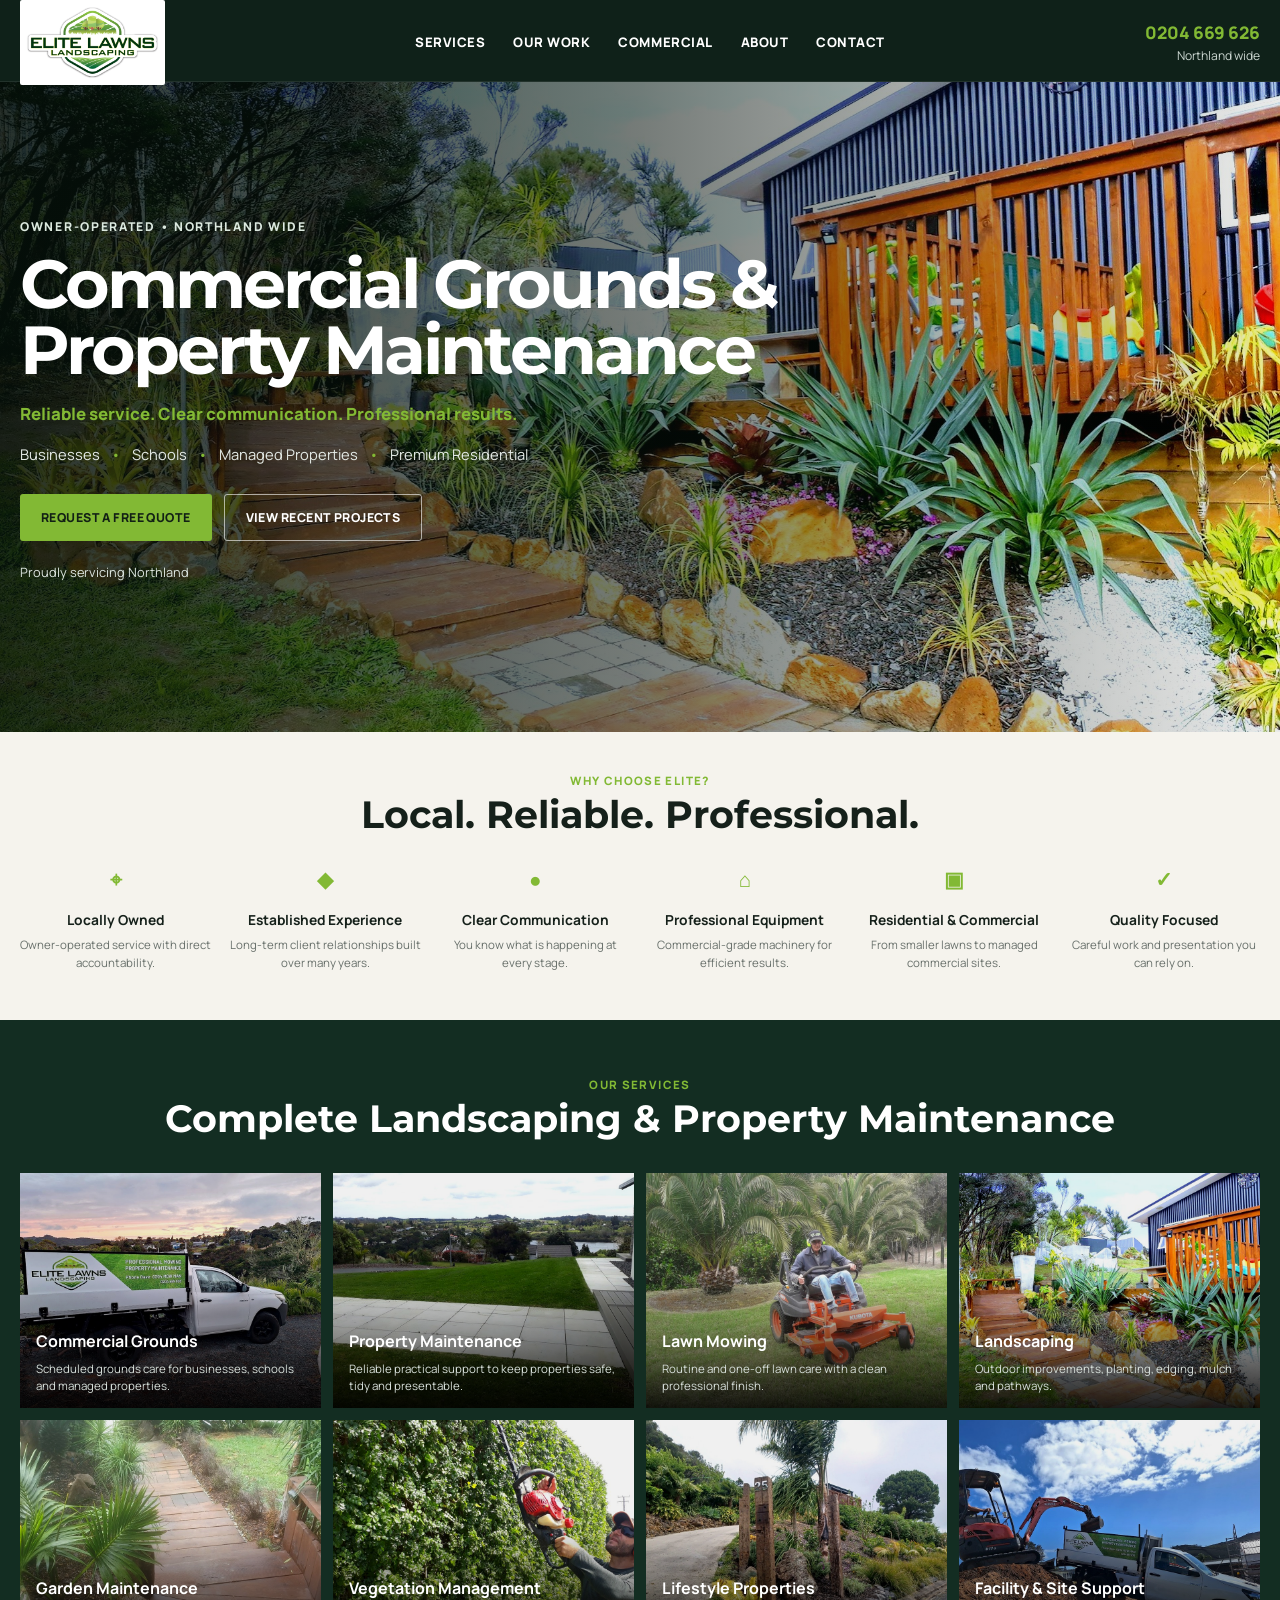
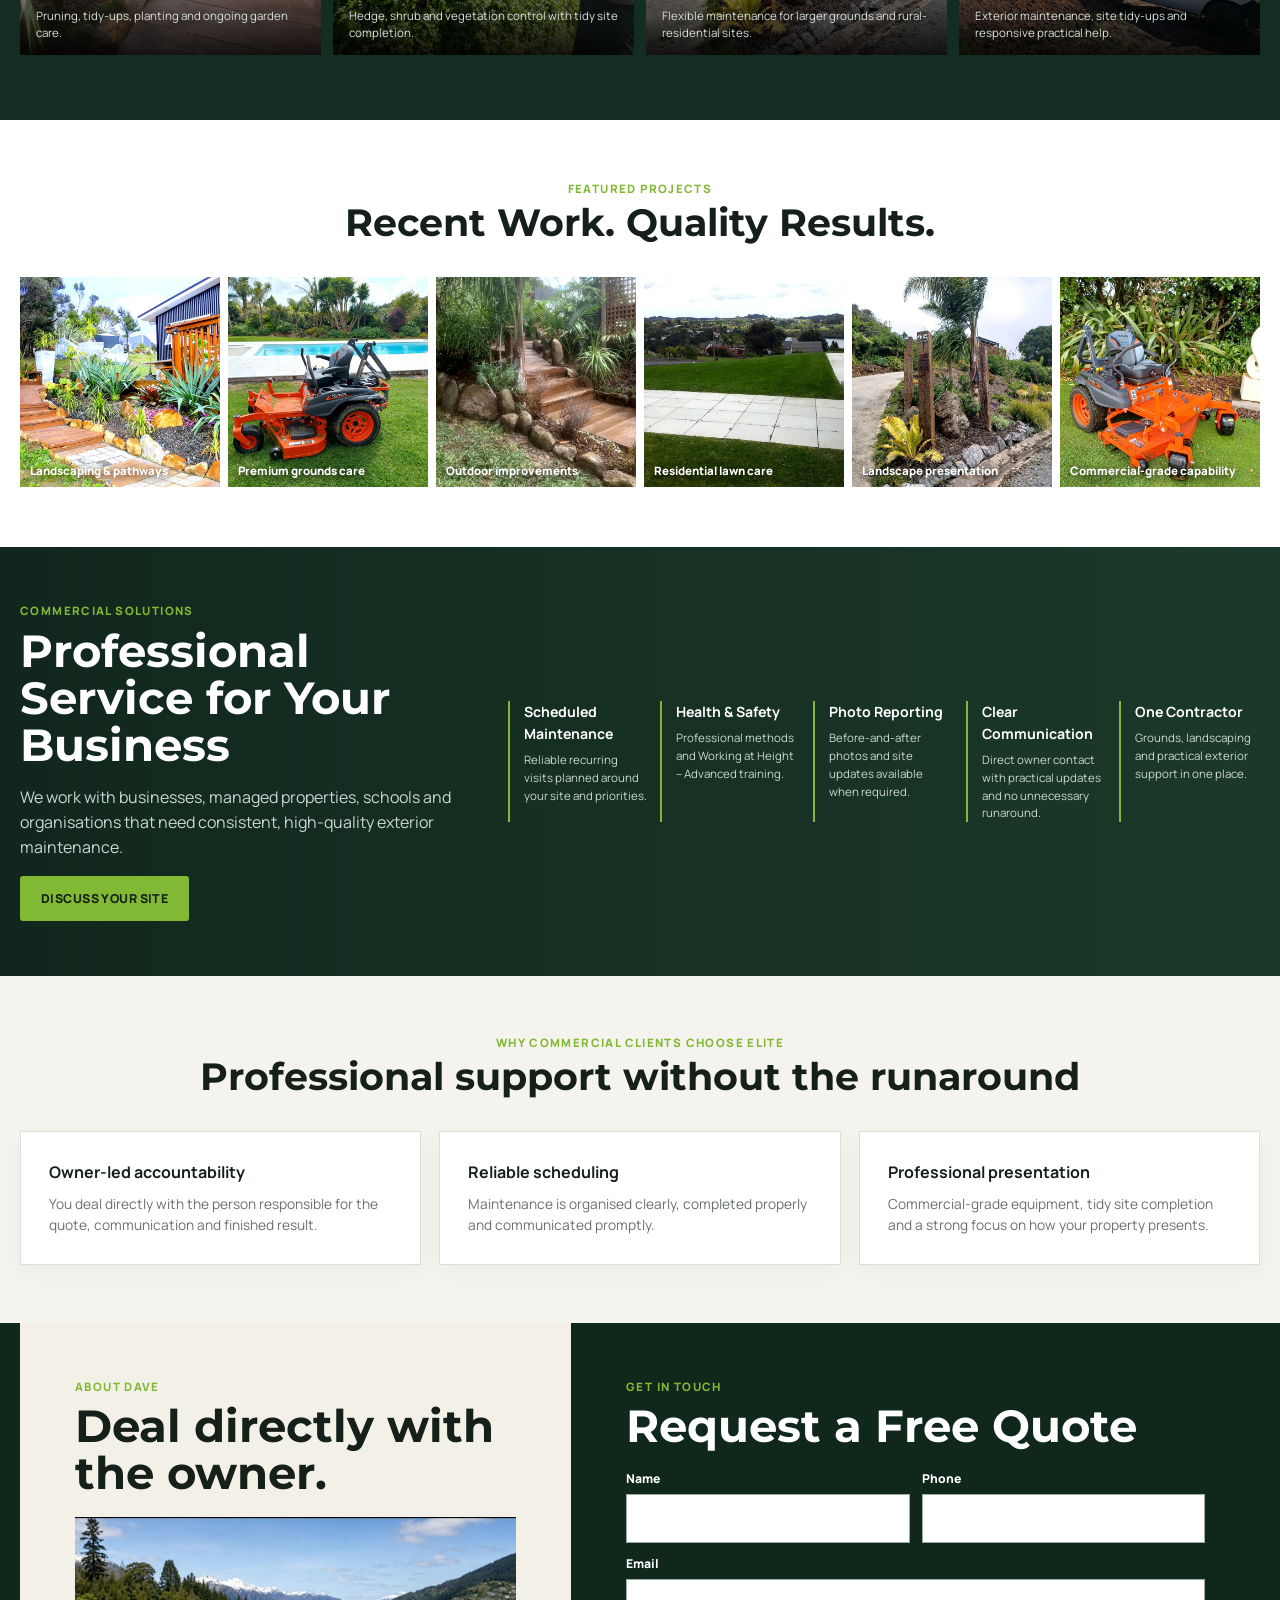
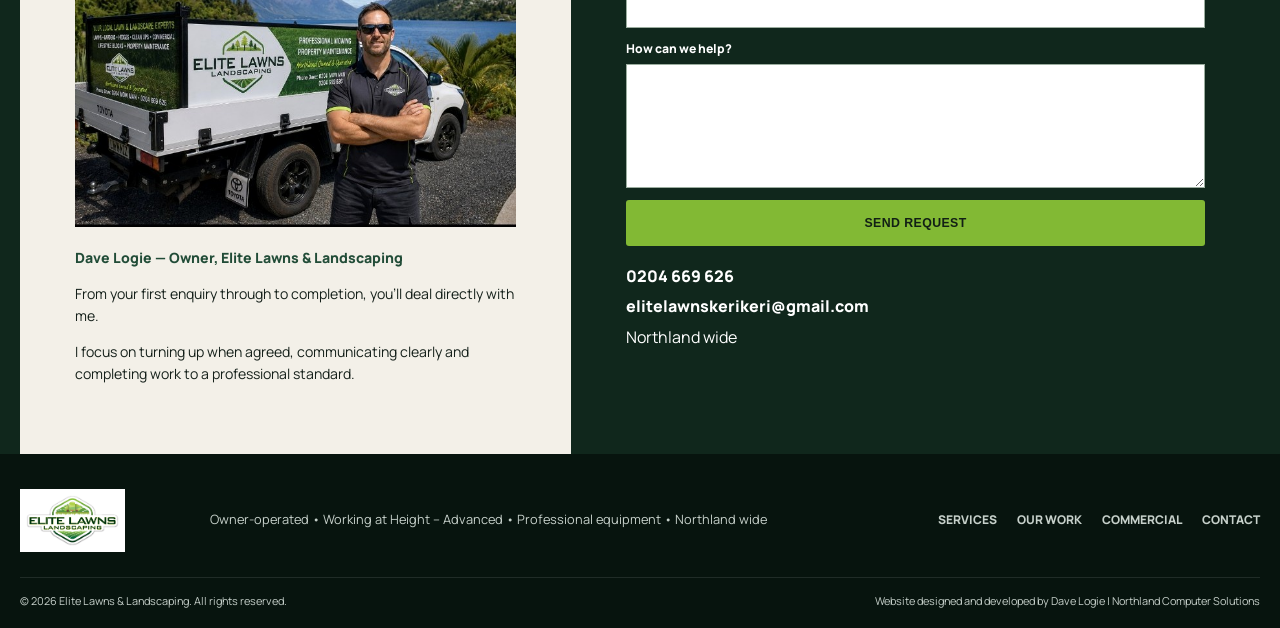
==== index.html @ 161e9293 "initial website upload" ====
<!doctype html>
<html lang="en-NZ">
<head>
  <meta charset="utf-8">
  <meta name="viewport" content="width=device-width,initial-scale=1">
  <title>Elite Lawns & Landscaping | Professional Property Maintenance</title>
  <meta name="description" content="Professional lawn care, landscaping, commercial grounds and property maintenance delivered with reliable communication and quality workmanship.">
  <meta name="theme-color" content="#10291e">
  <link rel="icon" href="favicon.png">
  <link rel="preconnect" href="https://fonts.googleapis.com">
  <link rel="preconnect" href="https://fonts.gstatic.com" crossorigin>
  <link href="https://fonts.googleapis.com/css2?family=Manrope:wght@400;500;600;700;800&family=Montserrat:wght@600;700;800&display=swap" rel="stylesheet">
  <link rel="stylesheet" href="styles.css">
</head>
<body>
<header class="site-header">
  <div class="shell nav">
    <a class="brand" href="#top"><img src="assets/images/logo.png" alt="Elite Lawns & Landscaping"></a>
    <button class="menu-btn" aria-expanded="false" aria-controls="menu">Menu</button>
    <nav id="menu">
      <a href="#services">Services</a>
      <a href="#projects">Our Work</a>
      <a href="#commercial">Commercial</a>
      <a href="#about">About</a>
      <a href="#contact">Contact</a>
    </nav>
    <div class="header-contact">
      <a href="tel:0204669626">0204 669 626</a>
      <span>Northland wide</span>
    </div>
  </div>
</header>

<main id="top">
<section class="hero">
  <div class="hero-overlay"></div>
  <div class="shell hero-content">
    <div class="hero-copy">
      <p class="hero-eyebrow">Owner-operated • Northland wide</p>
      <h1>Commercial Grounds &amp;<br>Property Maintenance</h1>
      <p class="tagline">Reliable service. Clear communication. Professional results.</p>
      <p class="hero-services">Businesses <span>•</span> Schools <span>•</span> Managed Properties <span>•</span> Premium Residential</p>
      <div class="actions">
        <a class="btn primary" href="#contact">Request a Free Quote</a>
        <a class="btn ghost" href="#projects">View Recent Projects</a>
      </div>
      <p class="location">Proudly servicing Northland</p>
    </div>
  </div>
</section>

<section class="proof-strip">
  <div class="shell">
    <div class="section-title compact">
      <span>Why choose Elite?</span>
      <h2>Local. Reliable. Professional.</h2>
    </div>
    <div class="proof-grid">
      <article><div class="icon">⌖</div><h3>Locally Owned</h3><p>Owner-operated service with direct accountability.</p></article>
      <article><div class="icon">◆</div><h3>Established Experience</h3><p>Long-term client relationships built over many years.</p></article>
      <article><div class="icon">●</div><h3>Clear Communication</h3><p>You know what is happening at every stage.</p></article>
      <article><div class="icon">⌂</div><h3>Professional Equipment</h3><p>Commercial-grade machinery for efficient results.</p></article>
      <article><div class="icon">▣</div><h3>Residential & Commercial</h3><p>From smaller lawns to managed commercial sites.</p></article>
      <article><div class="icon">✓</div><h3>Quality Focused</h3><p>Careful work and presentation you can rely on.</p></article>
    </div>
  </div>
</section>

<section id="services" class="services">
  <div class="shell">
    <div class="section-title light">
      <span>Our services</span>
      <h2>Complete Landscaping &amp; Property Maintenance</h2>
    </div>
    <div class="service-grid">
      <article><img src="assets/images/service-commercial.jpg" alt="Commercial grounds maintenance"><div><h3>Commercial Grounds</h3><p>Scheduled grounds care for businesses, schools and managed properties.</p></div></article>
      <article><img src="assets/images/service-property.jpg" alt="Property maintenance"><div><h3>Property Maintenance</h3><p>Reliable practical support to keep properties safe, tidy and presentable.</p></div></article>
      <article><img src="assets/images/service-mowing.jpg" alt="Professional lawn mowing"><div><h3>Lawn Mowing</h3><p>Routine and one-off lawn care with a clean professional finish.</p></div></article>
      <article><img src="assets/images/service-landscaping.jpg" alt="Finished landscaping project"><div><h3>Landscaping</h3><p>Outdoor improvements, planting, edging, mulch and pathways.</p></div></article>
      <article><img src="assets/images/service-gardens.jpg" alt="Garden maintenance"><div><h3>Garden Maintenance</h3><p>Pruning, tidy-ups, planting and ongoing garden care.</p></div></article>
      <article><img src="assets/images/service-hedges.jpg" alt="Vegetation maintenance"><div><h3>Vegetation Management</h3><p>Hedge, shrub and vegetation control with tidy site completion.</p></div></article>
      <article><img src="assets/images/service-lifestyle.jpg" alt="Lifestyle property maintenance"><div><h3>Lifestyle Properties</h3><p>Flexible maintenance for larger grounds and rural-residential sites.</p></div></article>
      <article><img src="assets/images/service-facility.jpg" alt="Facility and site support"><div><h3>Facility &amp; Site Support</h3><p>Exterior maintenance, site tidy-ups and responsive practical help.</p></div></article>
    </div>
  </div>
</section>

<section id="projects" class="projects">
  <div class="shell">
    <div class="section-title">
      <span>Featured projects</span>
      <h2>Recent Work. Quality Results.</h2>
    </div>
    <div class="project-grid">
      <figure class="project-item" tabindex="0" role="button" data-full="assets/images/project-1.jpg" aria-label="Open project image: Landscaping &amp; pathways"><img src="assets/images/project-1.jpg" alt="Landscaped path and garden"><figcaption>Landscaping &amp; pathways</figcaption></figure>
      <figure class="project-item" tabindex="0" role="button" data-full="assets/images/project-2.jpg" aria-label="Open project image: Premium grounds care"><img src="assets/images/project-2.jpg" alt="Mower beside pool"><figcaption>Premium grounds care</figcaption></figure>
      <figure class="project-item" tabindex="0" role="button" data-full="assets/images/project-3.jpg" aria-label="Open project image: Outdoor improvements"><img src="assets/images/project-3.jpg" alt="Timber garden path"><figcaption>Outdoor improvements</figcaption></figure>
      <figure class="project-item" tabindex="0" role="button" data-full="assets/images/project-4.jpg" aria-label="Open project image: Residential lawn care"><img src="assets/images/project-4.jpg" alt="Large maintained lawn"><figcaption>Residential lawn care</figcaption></figure>
      <figure class="project-item" tabindex="0" role="button" data-full="assets/images/project-5.jpg" aria-label="Open project image: Landscape presentation"><img src="assets/images/project-5.jpg" alt="Roadside landscape upgrade"><figcaption>Landscape presentation</figcaption></figure>
      <figure class="project-item" tabindex="0" role="button" data-full="assets/images/project-6.jpg" aria-label="Open project image: Commercial-grade capability"><img src="assets/images/project-6.jpg" alt="Commercial mower and landscaping"><figcaption>Commercial-grade capability</figcaption></figure>
    </div>
  </div>
</section>

<section id="commercial" class="commercial">
  <div class="shell commercial-grid">
    <div>
      <span class="kicker">Commercial solutions</span>
      <h2>Professional Service for Your Business</h2>
      <p>We work with businesses, managed properties, schools and organisations that need consistent, high-quality exterior maintenance.</p>
      <a class="btn primary" href="#contact">Discuss Your Site</a>
    </div>
    <div class="benefits">
      <article><h3>Scheduled Maintenance</h3><p>Reliable recurring visits planned around your site and priorities.</p></article>
      <article><h3>Health &amp; Safety</h3><p>Professional methods and Working at Height – Advanced training.</p></article>
      <article><h3>Photo Reporting</h3><p>Before-and-after photos and site updates available when required.</p></article>
      <article><h3>Clear Communication</h3><p>Direct owner contact with practical updates and no unnecessary runaround.</p></article>
      <article><h3>One Contractor</h3><p>Grounds, landscaping and practical exterior support in one place.</p></article>
    </div>
  </div>
</section>

<section class="reviews">
  <div class="shell">
    <div class="section-title">
      <span>Why commercial clients choose Elite</span>
      <h2>Professional support without the runaround</h2>
    </div>
    <div class="review-grid expectation-grid">
      <article><h3>Owner-led accountability</h3><p>You deal directly with the person responsible for the quote, communication and finished result.</p></article>
      <article><h3>Reliable scheduling</h3><p>Maintenance is organised clearly, completed properly and communicated promptly.</p></article>
      <article><h3>Professional presentation</h3><p>Commercial-grade equipment, tidy site completion and a strong focus on how your property presents.</p></article>
    </div>
  </div>
</section>

<section id="about" class="about-contact">
  <div class="shell about-contact-grid">
    <article class="about-card">
      <span class="kicker">About Dave</span>
      <h2>Deal directly with the owner.</h2>
      <div class="about-image"><img src="assets/images/dave-by-ute.jpg" alt="Dave Logie beside the branded Elite Lawns ute"></div>
      <p class="owner-title">Dave Logie — Owner, Elite Lawns &amp; Landscaping</p>
      <p>From your first enquiry through to completion,  you'll deal directly with me.</p>
      <p>I focus on turning up when agreed, communicating clearly and completing work to a professional standard.</p>
    </article>
    <article id="contact" class="contact-card">
      <span class="kicker">Get in touch</span>
      <h2>Request a Free Quote</h2>
      <form action="https://formsubmit.co/elitelawnskerikeri@gmail.com" method="POST">
        <input type="hidden" name="_subject" value="New Elite Lawns website enquiry">
        <input type="hidden" name="_captcha" value="false">
        <div class="form-row">
          <label>Name<input name="name" required></label>
          <label>Phone<input name="phone"></label>
        </div>
        <label>Email<input type="email" name="email" required></label>
        <label>How can we help?<textarea name="message" rows="5" required></textarea></label>
        <button class="btn primary" type="submit">Send Request</button>
      </form>
      <div class="contact-list">
        <a href="tel:0204669626">0204 669 626</a>
        <a href="mailto:elitelawnskerikeri@gmail.com">elitelawnskerikeri@gmail.com</a>
        <span>Northland wide</span>
      </div>
    </article>
  </div>
</section>
</main>

<div class="lightbox" id="lightbox" aria-hidden="true">
  <button class="lightbox-close" type="button" aria-label="Close image">×</button>
  <img src="" alt="">
</div>

<footer>
  <div class="shell footer-inner">
    <img src="assets/images/logo.png" alt="Elite Lawns & Landscaping">
    <p>Owner-operated • Working at Height – Advanced • Professional equipment • Northland wide</p>
    <nav><a href="#services">Services</a><a href="#projects">Our Work</a><a href="#commercial">Commercial</a><a href="#contact">Contact</a></nav>
  </div>
  <div class="shell footer-bottom">
    <span>© <span id="year"></span> Elite Lawns &amp; Landscaping. All rights reserved.</span>
    <span>Website designed and developed by Dave Logie | Northland Computer Solutions</span>
  </div>
</footer>
<script src="script.js"></script>
</body>
</html>
---- styles.css ----
:root{--green:#132d22;--green2:#214c37;--lime:#82b934;--cream:#f5f3ed;--ink:#15201a;--muted:#69716c;--white:#fff;--max:1320px}
*{box-sizing:border-box}html{scroll-behavior:smooth}body{margin:0;font-family:Manrope,Arial,sans-serif;color:var(--ink);background:#fff;line-height:1.55}img{display:block;width:100%}a{color:inherit}.shell{width:min(calc(100% - 40px),var(--max));margin:auto}
.site-header{height:82px;background:#0f2119;color:#fff;position:sticky;top:0;z-index:50;border-bottom:1px solid rgba(255,255,255,.08)}.nav{height:100%;display:grid;grid-template-columns:190px 1fr 170px;align-items:center;gap:28px}.brand img{width:116px;background:#fff;padding:6px;border-radius:2px}.nav nav{display:flex;justify-content:center;gap:28px}.nav nav a{text-decoration:none;font-size:.82rem;font-weight:800;text-transform:uppercase;letter-spacing:.04em}.header-contact{text-align:right}.header-contact a,.header-contact span{display:block;text-decoration:none}.header-contact a{color:var(--lime);font-weight:800}.header-contact span{font-size:.76rem;color:#cbd6d0}.menu-btn{display:none}
.hero{min-height:650px;position:relative;background:url('assets/images/hero.jpg') center/cover no-repeat;display:flex;align-items:center}.hero-overlay{position:absolute;inset:0;background:linear-gradient(90deg,rgba(6,18,12,.82),rgba(6,18,12,.52) 48%,rgba(6,18,12,.06))}.hero-content{position:relative}.hero-copy{max-width:700px;color:#fff}.hero-logo{width:110px;background:#fff;padding:7px;margin-bottom:22px}.hero h1{font-family:Montserrat,sans-serif;font-size:clamp(3rem,6vw,5.7rem);line-height:.98;margin:0 0 16px;letter-spacing:-.045em}.tagline{color:var(--lime);font-weight:800;font-size:1.05rem}.hero-services{font-size:.92rem;color:#e3e9e5}.hero-services span{color:var(--lime);padding:0 8px}.actions{display:flex;gap:12px;flex-wrap:wrap;margin:28px 0 22px}.btn{display:inline-flex;align-items:center;justify-content:center;text-decoration:none;border:0;border-radius:3px;padding:13px 21px;text-transform:uppercase;letter-spacing:.035em;font-size:.77rem;font-weight:900;cursor:pointer}.btn.primary{background:var(--lime);color:#122015}.btn.ghost{background:transparent;color:#fff;border:1px solid rgba(255,255,255,.6)}.location{font-size:.8rem;color:#dce5df}
.section-title{text-align:center;margin-bottom:34px}.section-title span,.kicker{display:block;color:var(--lime);text-transform:uppercase;letter-spacing:.12em;font-size:.72rem;font-weight:900}.section-title h2,.commercial h2,.about-card h2,.contact-card h2{font-family:Montserrat,sans-serif;margin:5px 0 0;line-height:1.05}.section-title h2{font-size:clamp(1.9rem,3vw,3rem)}.section-title.compact{margin-bottom:24px}.section-title.light{color:#fff}
.proof-strip{padding:40px 0 48px;background:var(--cream)}.proof-grid{display:grid;grid-template-columns:repeat(6,1fr);gap:18px}.proof-grid article{text-align:center}.icon{width:40px;height:40px;border-radius:50%;margin:0 auto 10px;display:grid;place-items:center;color:var(--lime);font-weight:900;font-size:1.3rem}.proof-grid h3{font-size:.86rem;margin:0 0 6px}.proof-grid p{font-size:.72rem;color:var(--muted);margin:0}
.services{background:var(--green);padding:56px 0 65px}.service-grid{display:grid;grid-template-columns:repeat(4,1fr);gap:12px}.service-grid article{position:relative;min-height:235px;overflow:hidden;background:#000}.service-grid img{height:100%;object-fit:cover;transition:.4s;opacity:.94}.service-grid article:after{content:"";position:absolute;inset:0;background:linear-gradient(transparent 45%,rgba(0,0,0,.88))}.service-grid article:hover img{transform:scale(1.05)}.service-grid article div{position:absolute;z-index:2;left:16px;right:16px;bottom:13px;color:#fff}.service-grid h3{margin:0;font-size:1rem}.service-grid p{font-size:.72rem;color:#d7dfda;margin:6px 0 0}
.projects{padding:60px 0;background:#fff}.project-grid{display:grid;grid-template-columns:repeat(6,1fr);gap:8px}.project-grid figure{margin:0;position:relative;overflow:hidden}.project-grid img{height:210px;object-fit:cover;transition:.4s}.project-grid figure:hover img{transform:scale(1.05)}.project-grid figcaption{position:absolute;left:10px;right:10px;bottom:8px;color:#fff;font-size:.72rem;font-weight:800;text-shadow:0 2px 8px #000}
.commercial{padding:55px 0;background:linear-gradient(90deg,#11271d,#1b392a);color:#fff}.commercial-grid{display:grid;grid-template-columns:1.15fr 2fr;gap:55px;align-items:center}.commercial h2{font-size:clamp(2rem,3.5vw,3.5rem);margin:8px 0 15px}.commercial p{color:#cbd6d0}.benefits{display:grid;grid-template-columns:repeat(4,1fr);gap:12px}.benefits article{border-left:2px solid var(--lime);padding-left:14px}.benefits h3{font-size:.88rem;margin:0 0 6px}.benefits p{font-size:.72rem;margin:0}
.reviews{padding:58px 0;background:var(--cream)}.review-grid{display:grid;grid-template-columns:repeat(3,1fr);gap:18px}.review-grid blockquote{margin:0;background:#fff;padding:28px;border:1px solid #deded8;font-size:.88rem;box-shadow:0 8px 25px rgba(0,0,0,.04)}
.about-contact{background:#10271c;color:#fff}.about-contact-grid{display:grid;grid-template-columns:1fr 1.25fr}.about-card,.contact-card{padding:55px}.about-card{background:#f3f0e8;color:var(--ink)}.about-card h2,.contact-card h2{font-size:clamp(2rem,3.5vw,3.35rem);margin:8px 0 20px}.about-image{height:310px;overflow:hidden;margin:20px 0}.about-image img{height:100%;object-fit:cover;object-position:center}.about-card p{font-size:.88rem}.contact-card form{display:grid;gap:12px}.form-row{display:grid;grid-template-columns:1fr 1fr;gap:12px}.contact-card label{font-size:.76rem;font-weight:800}.contact-card input,.contact-card textarea{display:block;width:100%;margin-top:5px;border:1px solid #9bad9f;background:#fff;padding:11px;font:inherit}.contact-card .btn{width:100%}.contact-list{display:grid;gap:6px;margin-top:18px}.contact-list a{text-decoration:none;font-weight:800}
footer{background:#07140e;color:#c6d0ca;padding:35px 0 18px}.footer-inner{display:grid;grid-template-columns:160px 1fr auto;gap:30px;align-items:center}.footer-inner img{width:105px;background:#fff;padding:6px}.footer-inner p{font-size:.8rem}.footer-inner nav{display:flex;gap:20px}.footer-inner a{text-decoration:none;font-size:.75rem;text-transform:uppercase;font-weight:800}.footer-bottom{border-top:1px solid rgba(255,255,255,.1);margin-top:25px;padding-top:15px;display:flex;justify-content:space-between;gap:20px;font-size:.68rem}
@media(max-width:1000px){.proof-grid{grid-template-columns:repeat(3,1fr)}.service-grid{grid-template-columns:repeat(2,1fr)}.project-grid{grid-template-columns:repeat(3,1fr)}.commercial-grid{grid-template-columns:1fr}.benefits{grid-template-columns:repeat(2,1fr)}}
@media(max-width:760px){.site-header{height:72px}.nav{grid-template-columns:1fr auto}.brand img{width:100px}.menu-btn{display:block;background:transparent;color:#fff;border:1px solid rgba(255,255,255,.35);padding:9px 12px}.nav nav{display:none;position:absolute;top:72px;left:0;right:0;background:#0f2119;padding:22px;flex-direction:column}.nav nav.open{display:flex}.header-contact{display:none}.hero{min-height:600px}.hero h1{font-size:3.15rem}.proof-grid{grid-template-columns:repeat(2,1fr)}.service-grid,.project-grid,.benefits,.review-grid,.about-contact-grid,.form-row{grid-template-columns:1fr}.project-grid img{height:250px}.about-card,.contact-card{padding:38px 24px}.footer-inner{grid-template-columns:1fr}.footer-inner nav{flex-wrap:wrap}.footer-bottom{display:block}.footer-bottom span{display:block;margin-top:6px}}

/* V6 refinements */
.brand img{width:145px}
.header-contact a{font-size:1.08rem}
.hero-overlay{background:linear-gradient(90deg,rgba(5,16,10,.86),rgba(5,16,10,.55) 50%,rgba(5,16,10,.08))}
.hero-copy{max-width:830px}
.hero-eyebrow{margin:0 0 14px;color:#dce9df;text-transform:uppercase;letter-spacing:.14em;font-size:.76rem;font-weight:900}
.hero h1{font-size:clamp(2.8rem,5.3vw,5.25rem);max-width:900px}
.project-item{cursor:zoom-in}
.project-item:focus{outline:3px solid var(--lime);outline-offset:3px}
.benefits{grid-template-columns:repeat(5,1fr)}
.expectation-grid article{background:#fff;padding:28px;border:1px solid #deded8;box-shadow:0 8px 25px rgba(0,0,0,.04)}
.expectation-grid h3{margin:0 0 8px;font-size:1rem}
.expectation-grid p{margin:0;color:var(--muted);font-size:.86rem}
.owner-title{font-weight:900;color:var(--green2);margin-bottom:5px}
.contact-card input,.contact-card textarea{padding:14px}
.contact-card .btn{padding:16px}
.lightbox{position:fixed;inset:0;background:rgba(0,0,0,.92);z-index:1000;display:none;align-items:center;justify-content:center;padding:30px}
.lightbox.open{display:flex}
.lightbox img{max-width:min(1200px,94vw);max-height:88vh;width:auto;height:auto;object-fit:contain}
.lightbox-close{position:absolute;top:18px;right:24px;border:0;background:transparent;color:#fff;font-size:3rem;line-height:1;cursor:pointer}
@media(max-width:1000px){.benefits{grid-template-columns:repeat(3,1fr)}}
@media(max-width:760px){.brand img{width:118px}.hero h1{font-size:2.75rem}.benefits{grid-template-columns:1fr}}
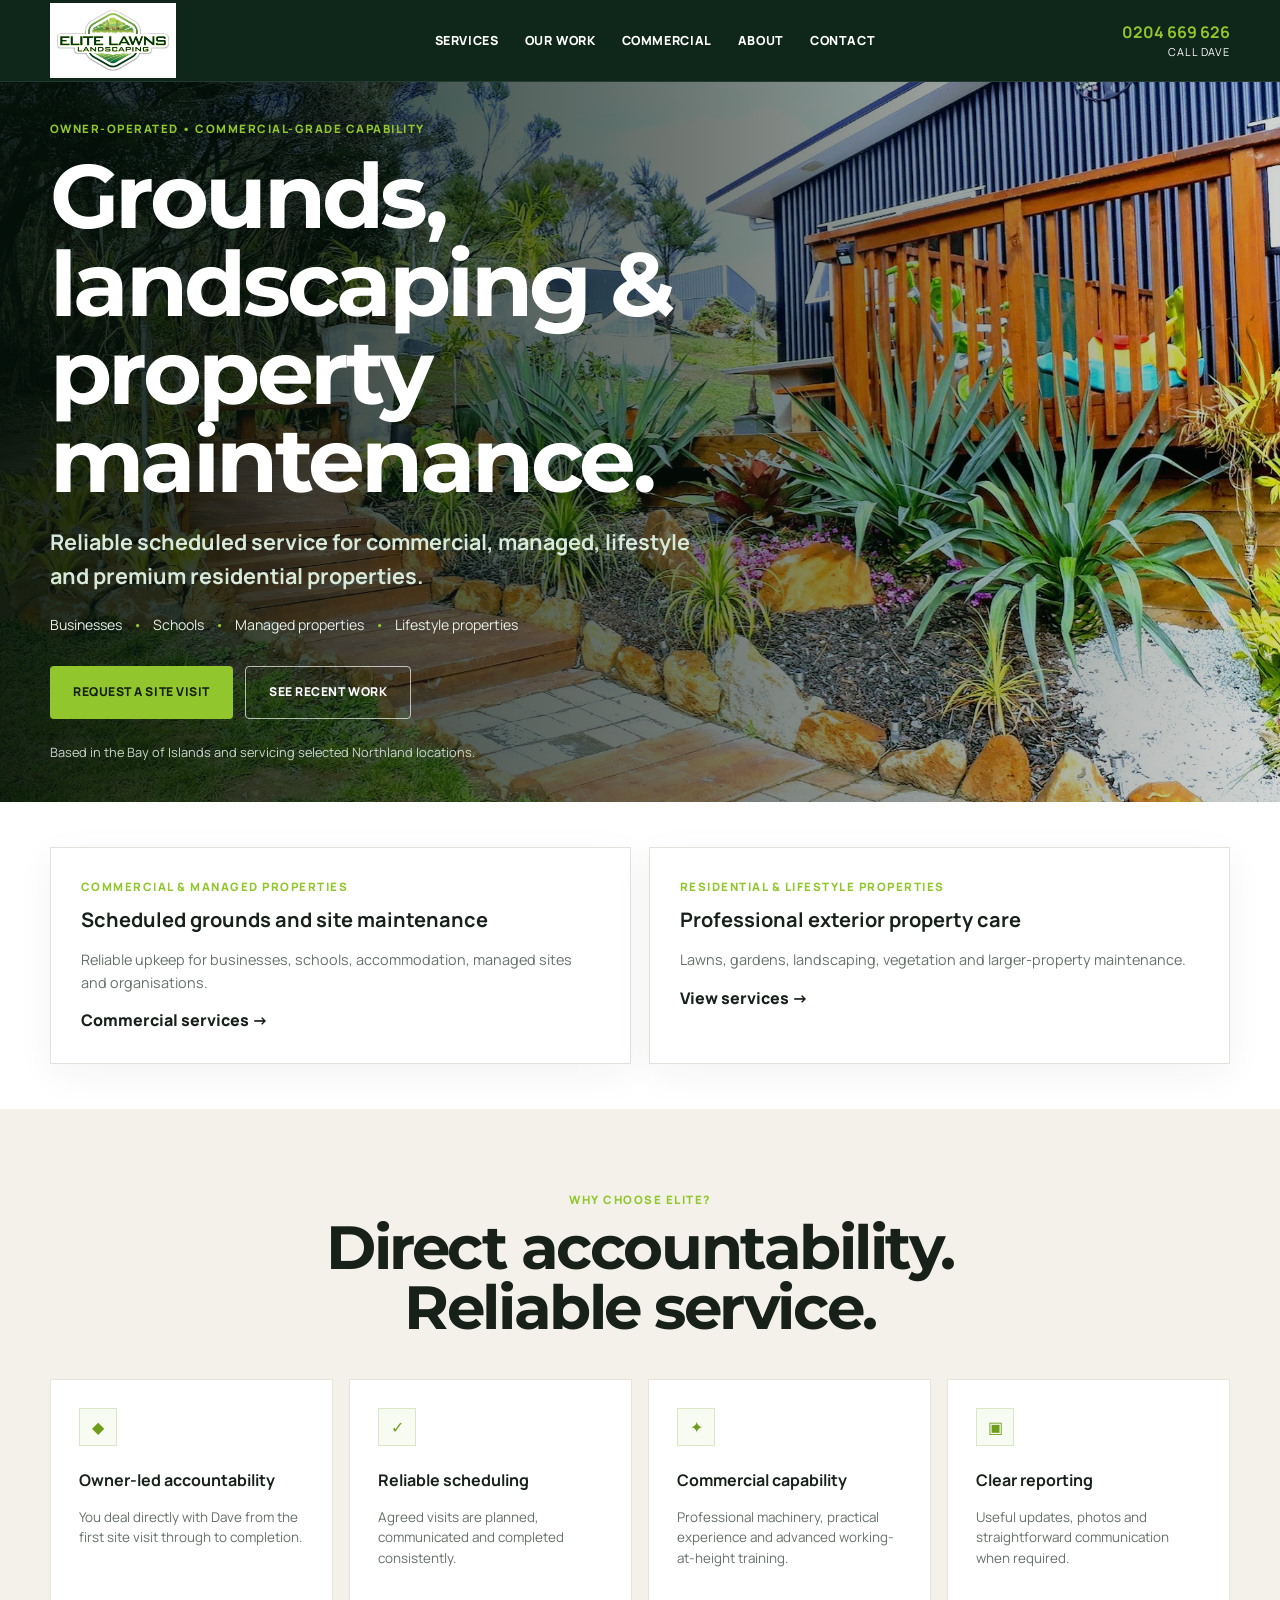
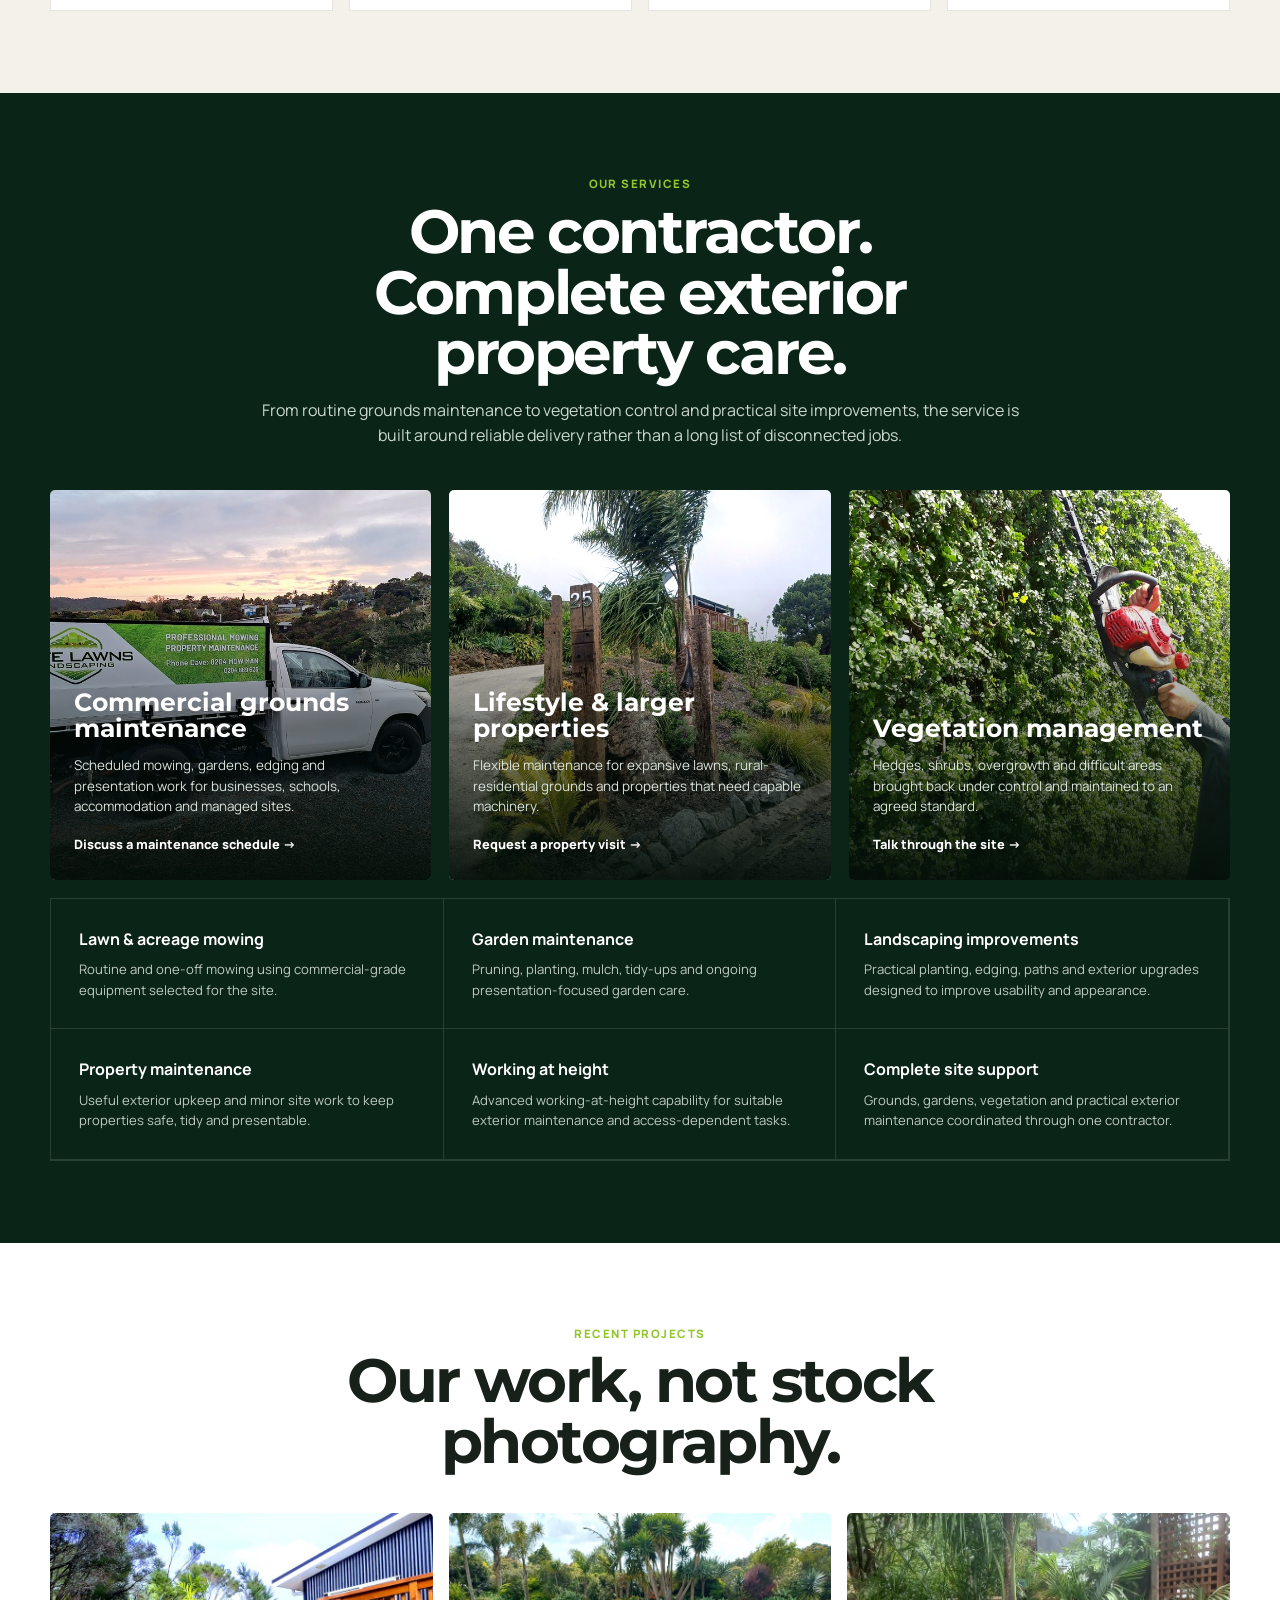
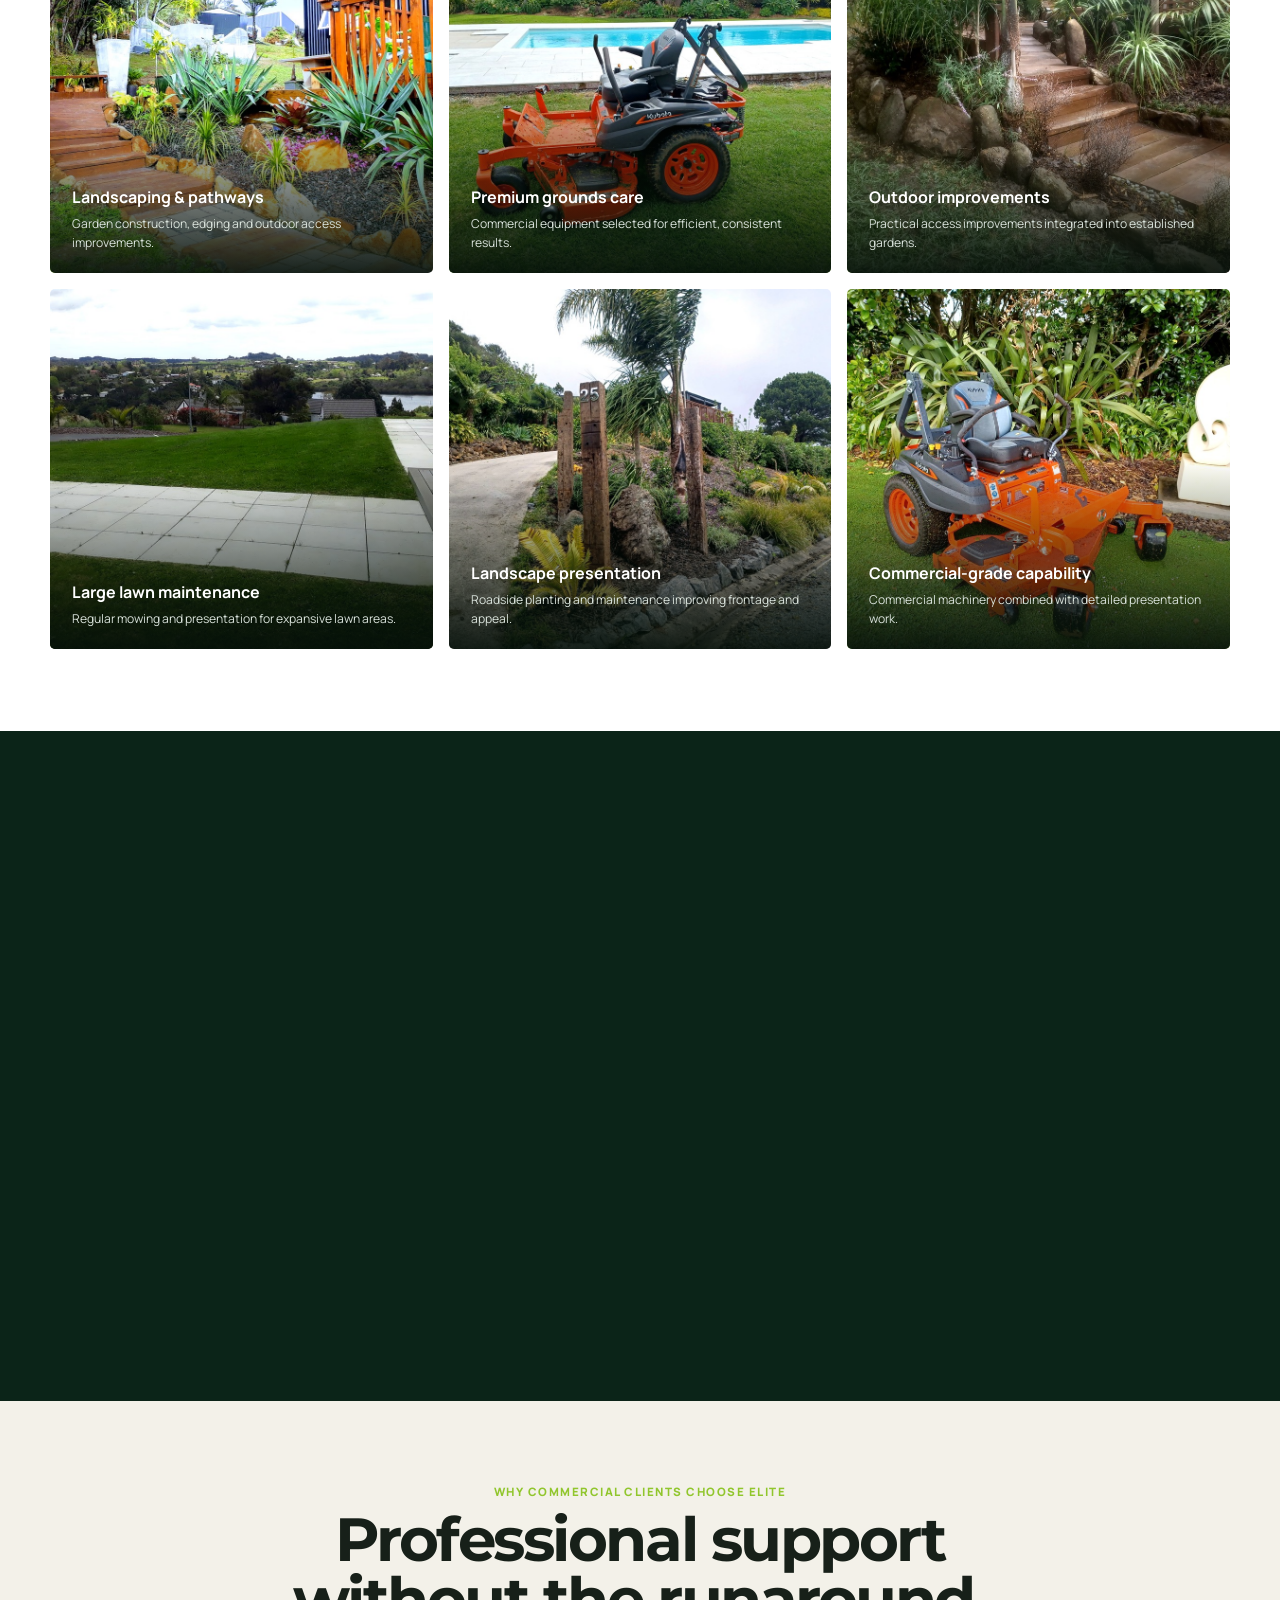
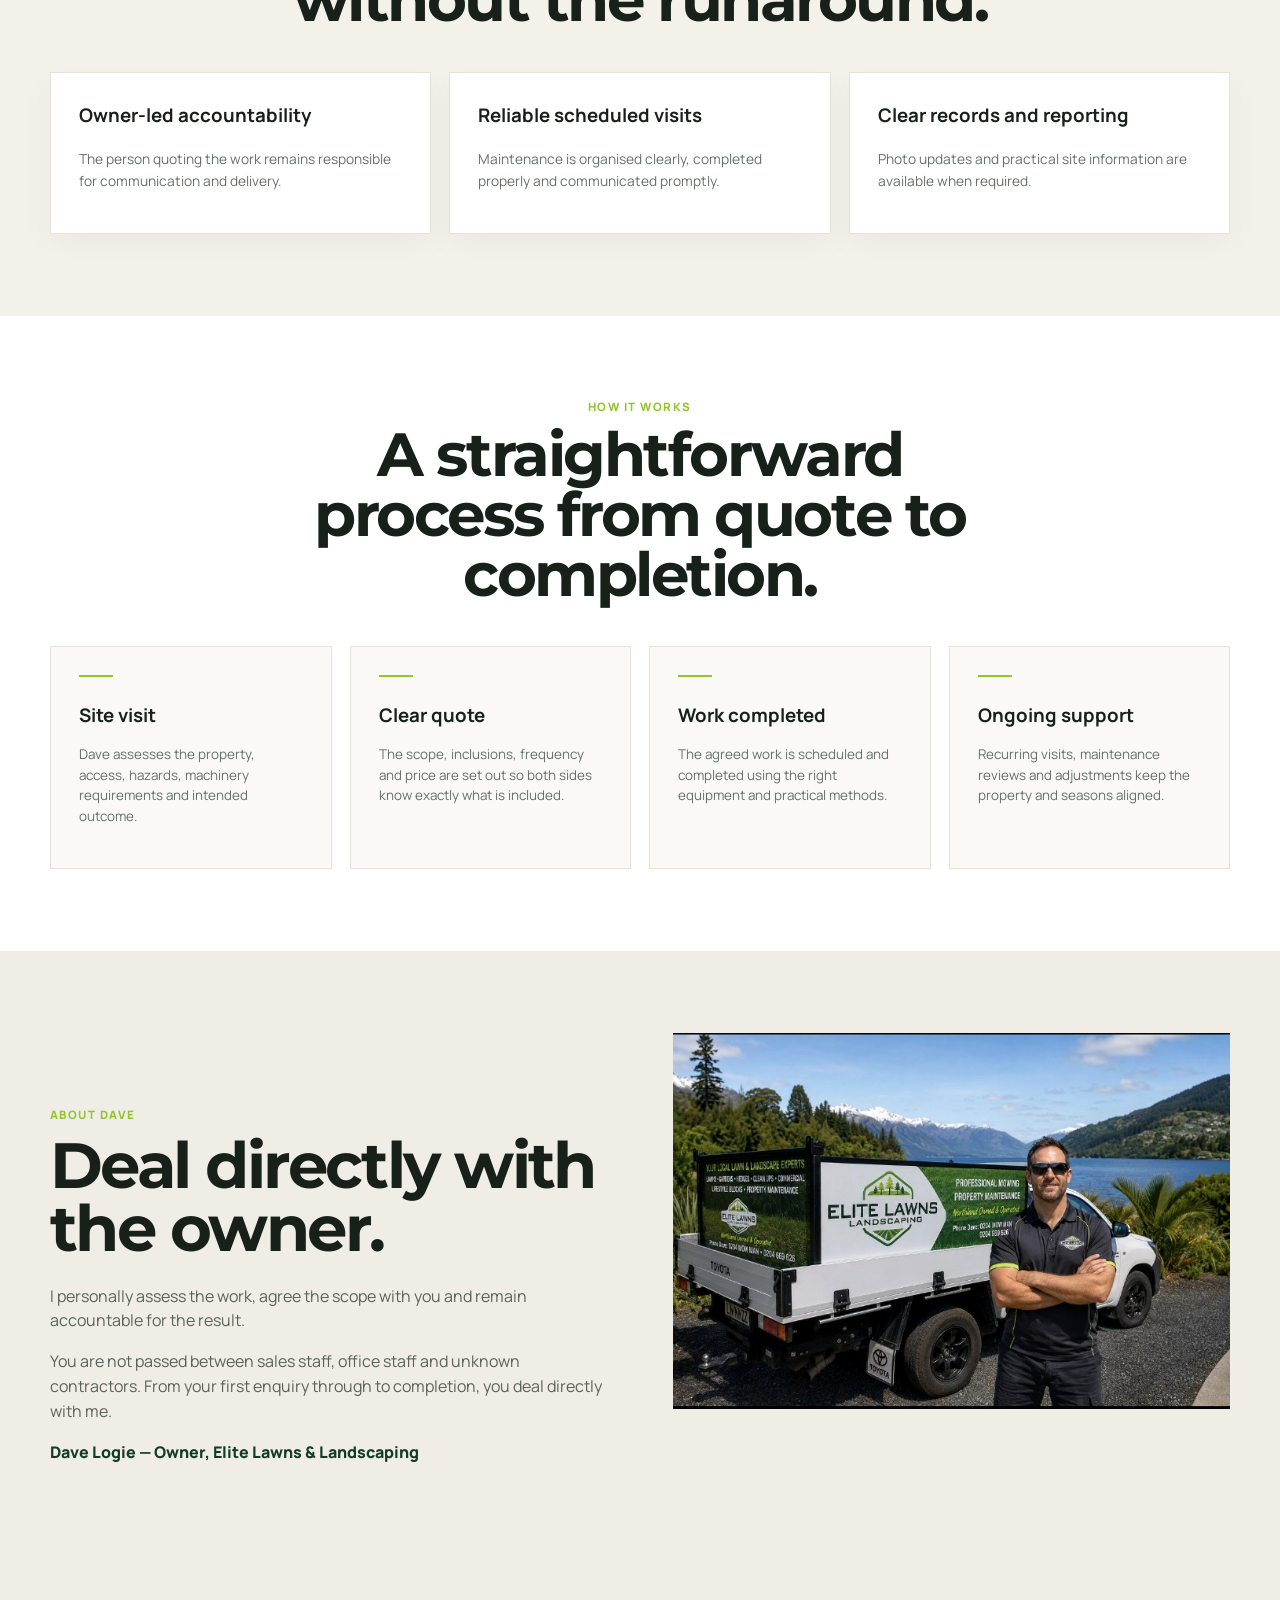
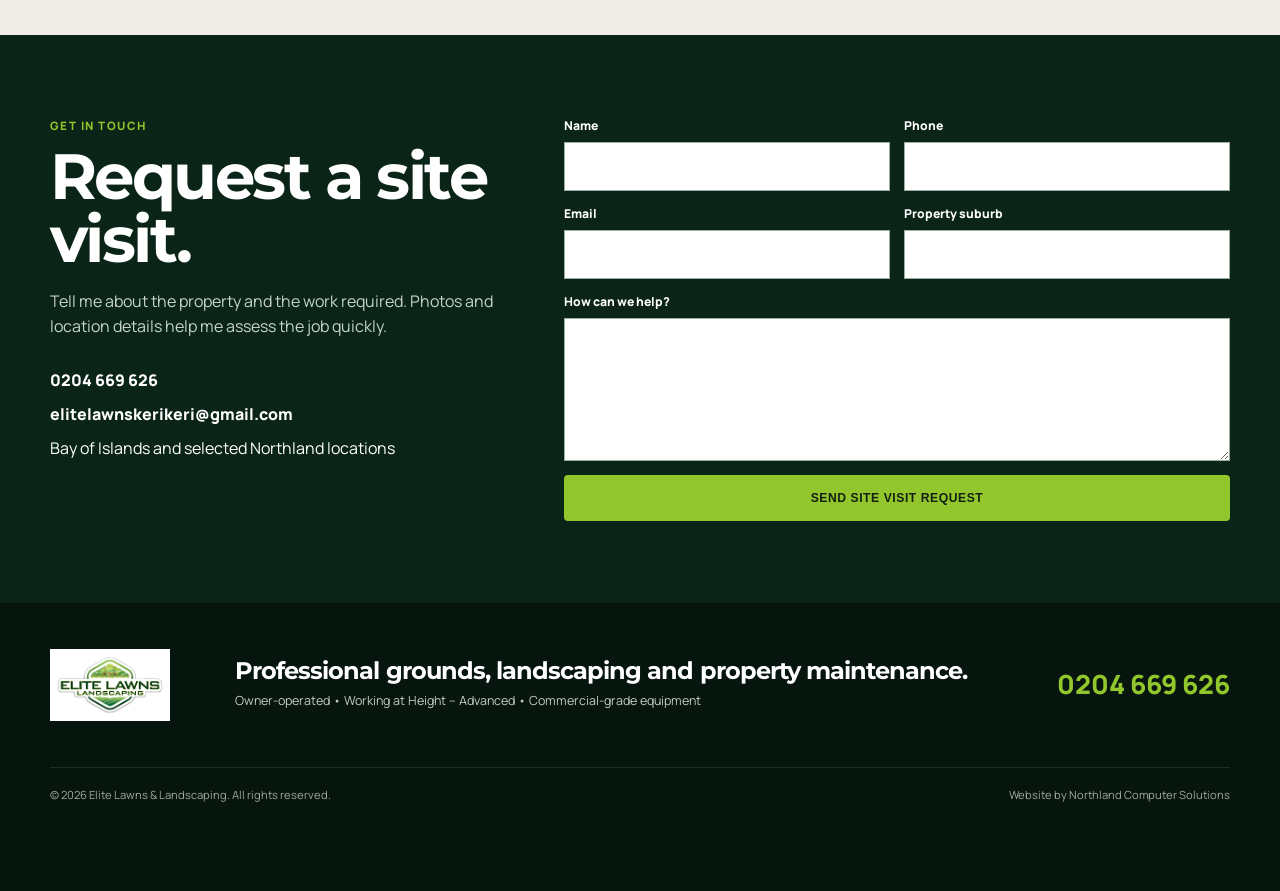
==== commit 115bf5e1: "ver 11" ====
--- a/index.html
+++ b/index.html
@@ -3,187 +3,188 @@
 <head>
   <meta charset="utf-8">
   <meta name="viewport" content="width=device-width,initial-scale=1">
-  <title>Elite Lawns & Landscaping | Professional Property Maintenance</title>
-  <meta name="description" content="Professional lawn care, landscaping, commercial grounds and property maintenance delivered with reliable communication and quality workmanship.">
-  <meta name="theme-color" content="#10291e">
+  <title>Elite Lawns & Landscaping | Grounds & Property Maintenance Northland</title>
+  <meta name="description" content="Owner-operated grounds, landscaping and exterior property maintenance for commercial, managed, lifestyle and premium residential properties across the Bay of Islands and selected Northland locations.">
+  <meta name="theme-color" content="#0b2418">
+  <link rel="canonical" href="https://elitelawns.co.nz/">
   <link rel="icon" href="favicon.png">
+  <meta property="og:type" content="website">
+  <meta property="og:title" content="Elite Lawns & Landscaping">
+  <meta property="og:description" content="Reliable scheduled grounds, landscaping and exterior property maintenance across Northland.">
+  <meta property="og:url" content="https://elitelawns.co.nz/">
+  <meta property="og:image" content="https://elitelawns.co.nz/assets/images/hero.jpg">
+  <meta name="twitter:card" content="summary_large_image">
   <link rel="preconnect" href="https://fonts.googleapis.com">
   <link rel="preconnect" href="https://fonts.gstatic.com" crossorigin>
   <link href="https://fonts.googleapis.com/css2?family=Manrope:wght@400;500;600;700;800&family=Montserrat:wght@600;700;800&display=swap" rel="stylesheet">
   <link rel="stylesheet" href="styles.css">
+  <script type="application/ld+json">
+  {
+    "@context":"https://schema.org",
+    "@type":"LandscapingBusiness",
+    "name":"Elite Lawns & Landscaping",
+    "url":"https://elitelawns.co.nz/",
+    "telephone":"+64 204 669 626",
+    "email":"elitelawnskerikeri@gmail.com",
+    "image":"https://elitelawns.co.nz/assets/images/hero.jpg",
+    "logo":"https://elitelawns.co.nz/assets/images/logo.png",
+    "areaServed":["Bay of Islands","Kerikeri","Paihia","Haruru","Northland"],
+    "address":{"@type":"PostalAddress","addressRegion":"Northland","addressCountry":"NZ"},
+    "priceRange":"$$"
+  }
+  </script>
 </head>
 <body>
+<a class="skip-link" href="#main">Skip to content</a>
 <header class="site-header">
-  <div class="shell nav">
-    <a class="brand" href="#top"><img src="assets/images/logo.png" alt="Elite Lawns & Landscaping"></a>
+  <div class="shell nav-wrap">
+    <a class="brand" href="#top" aria-label="Elite Lawns & Landscaping home"><img src="assets/images/logo.png" alt="Elite Lawns & Landscaping"></a>
     <button class="menu-btn" aria-expanded="false" aria-controls="menu">Menu</button>
-    <nav id="menu">
-      <a href="#services">Services</a>
-      <a href="#projects">Our Work</a>
-      <a href="#commercial">Commercial</a>
-      <a href="#about">About</a>
-      <a href="#contact">Contact</a>
+    <nav id="menu" aria-label="Main navigation">
+      <a href="#services">Services</a><a href="#projects">Our work</a><a href="#commercial">Commercial</a><a href="#about">About</a><a href="#contact">Contact</a>
     </nav>
-    <div class="header-contact">
-      <a href="tel:0204669626">0204 669 626</a>
-      <span>Northland wide</span>
-    </div>
+    <a class="header-phone" href="tel:0204669626"><strong>0204 669 626</strong><span>Call Dave</span></a>
   </div>
 </header>
 
-<main id="top">
-<section class="hero">
-  <div class="hero-overlay"></div>
-  <div class="shell hero-content">
-    <div class="hero-copy">
-      <p class="hero-eyebrow">Owner-operated • Northland wide</p>
-      <h1>Commercial Grounds &amp;<br>Property Maintenance</h1>
-      <p class="tagline">Reliable service. Clear communication. Professional results.</p>
-      <p class="hero-services">Businesses <span>•</span> Schools <span>•</span> Managed Properties <span>•</span> Premium Residential</p>
-      <div class="actions">
-        <a class="btn primary" href="#contact">Request a Free Quote</a>
-        <a class="btn ghost" href="#projects">View Recent Projects</a>
-      </div>
-      <p class="location">Proudly servicing Northland</p>
+<main id="main">
+<section id="top" class="hero">
+  <div class="hero-bg" aria-hidden="true"></div>
+  <div class="shell hero-inner">
+    <div class="hero-copy reveal">
+      <p class="eyebrow">Owner-operated • Commercial-grade capability</p>
+      <h1>Grounds, landscaping &amp; property maintenance.</h1>
+      <p class="hero-lead">Reliable scheduled service for commercial, managed, lifestyle and premium residential properties.</p>
+      <p class="audiences">Businesses <span>•</span> Schools <span>•</span> Managed properties <span>•</span> Lifestyle properties</p>
+      <div class="actions"><a class="btn primary" href="#contact">Request a site visit</a><a class="btn outline" href="#projects">See recent work</a></div>
+      <p class="service-area">Based in the Bay of Islands and servicing selected Northland locations.</p>
     </div>
   </div>
 </section>
 
-<section class="proof-strip">
+<section class="pathways section-pad">
+  <div class="shell pathway-grid">
+    <article class="pathway reveal"><span>Commercial &amp; managed properties</span><h2>Scheduled grounds and site maintenance</h2><p>Reliable upkeep for businesses, schools, accommodation, managed sites and organisations.</p><a href="#commercial">Commercial services →</a></article>
+    <article class="pathway reveal"><span>Residential &amp; lifestyle properties</span><h2>Professional exterior property care</h2><p>Lawns, gardens, landscaping, vegetation and larger-property maintenance.</p><a href="#services">View services →</a></article>
+  </div>
+</section>
+
+<section class="trust section-pad">
   <div class="shell">
-    <div class="section-title compact">
-      <span>Why choose Elite?</span>
-      <h2>Local. Reliable. Professional.</h2>
-    </div>
-    <div class="proof-grid">
-      <article><div class="icon">⌖</div><h3>Locally Owned</h3><p>Owner-operated service with direct accountability.</p></article>
-      <article><div class="icon">◆</div><h3>Established Experience</h3><p>Long-term client relationships built over many years.</p></article>
-      <article><div class="icon">●</div><h3>Clear Communication</h3><p>You know what is happening at every stage.</p></article>
-      <article><div class="icon">⌂</div><h3>Professional Equipment</h3><p>Commercial-grade machinery for efficient results.</p></article>
-      <article><div class="icon">▣</div><h3>Residential & Commercial</h3><p>From smaller lawns to managed commercial sites.</p></article>
-      <article><div class="icon">✓</div><h3>Quality Focused</h3><p>Careful work and presentation you can rely on.</p></article>
+    <header class="section-heading reveal"><span>Why choose Elite?</span><h2>Direct accountability. Reliable service.</h2></header>
+    <div class="trust-grid">
+      <article class="trust-card reveal"><i>◆</i><h3>Owner-led accountability</h3><p>You deal directly with Dave from the first site visit through to completion.</p></article>
+      <article class="trust-card reveal"><i>✓</i><h3>Reliable scheduling</h3><p>Agreed visits are planned, communicated and completed consistently.</p></article>
+      <article class="trust-card reveal"><i>✦</i><h3>Commercial capability</h3><p>Professional machinery, practical experience and advanced working-at-height training.</p></article>
+      <article class="trust-card reveal"><i>▣</i><h3>Clear reporting</h3><p>Useful updates, photos and straightforward communication when required.</p></article>
     </div>
   </div>
 </section>
 
-<section id="services" class="services">
+<section id="services" class="services section-pad dark-section">
   <div class="shell">
-    <div class="section-title light">
-      <span>Our services</span>
-      <h2>Complete Landscaping &amp; Property Maintenance</h2>
+    <header class="section-heading light reveal"><span>Our services</span><h2>One contractor.<br>Complete exterior property care.</h2><p>From routine grounds maintenance to vegetation control and practical site improvements, the service is built around reliable delivery rather than a long list of disconnected jobs.</p></header>
+    <div class="service-feature-grid">
+      <article class="service-feature reveal"><img src="assets/images/service-commercial.jpg" alt="Commercial property grounds" loading="lazy"><div><h3>Commercial grounds maintenance</h3><p>Scheduled mowing, gardens, edging and presentation work for businesses, schools, accommodation and managed sites.</p><a href="#contact">Discuss a maintenance schedule →</a></div></article>
+      <article class="service-feature reveal"><img src="assets/images/service-lifestyle.jpg" alt="Lifestyle property maintenance" loading="lazy"><div><h3>Lifestyle &amp; larger properties</h3><p>Flexible maintenance for expansive lawns, rural-residential grounds and properties that need capable machinery.</p><a href="#contact">Request a property visit →</a></div></article>
+      <article class="service-feature reveal"><img src="assets/images/service-hedges.jpg" alt="Vegetation and hedge management" loading="lazy"><div><h3>Vegetation management</h3><p>Hedges, shrubs, overgrowth and difficult areas brought back under control and maintained to an agreed standard.</p><a href="#contact">Talk through the site →</a></div></article>
     </div>
-    <div class="service-grid">
-      <article><img src="assets/images/service-commercial.jpg" alt="Commercial grounds maintenance"><div><h3>Commercial Grounds</h3><p>Scheduled grounds care for businesses, schools and managed properties.</p></div></article>
-      <article><img src="assets/images/service-property.jpg" alt="Property maintenance"><div><h3>Property Maintenance</h3><p>Reliable practical support to keep properties safe, tidy and presentable.</p></div></article>
-      <article><img src="assets/images/service-mowing.jpg" alt="Professional lawn mowing"><div><h3>Lawn Mowing</h3><p>Routine and one-off lawn care with a clean professional finish.</p></div></article>
-      <article><img src="assets/images/service-landscaping.jpg" alt="Finished landscaping project"><div><h3>Landscaping</h3><p>Outdoor improvements, planting, edging, mulch and pathways.</p></div></article>
-      <article><img src="assets/images/service-gardens.jpg" alt="Garden maintenance"><div><h3>Garden Maintenance</h3><p>Pruning, tidy-ups, planting and ongoing garden care.</p></div></article>
-      <article><img src="assets/images/service-hedges.jpg" alt="Vegetation maintenance"><div><h3>Vegetation Management</h3><p>Hedge, shrub and vegetation control with tidy site completion.</p></div></article>
-      <article><img src="assets/images/service-lifestyle.jpg" alt="Lifestyle property maintenance"><div><h3>Lifestyle Properties</h3><p>Flexible maintenance for larger grounds and rural-residential sites.</p></div></article>
-      <article><img src="assets/images/service-facility.jpg" alt="Facility and site support"><div><h3>Facility &amp; Site Support</h3><p>Exterior maintenance, site tidy-ups and responsive practical help.</p></div></article>
+    <div class="service-list reveal">
+      <article><h3>Lawn &amp; acreage mowing</h3><p>Routine and one-off mowing using commercial-grade equipment selected for the site.</p></article>
+      <article><h3>Garden maintenance</h3><p>Pruning, planting, mulch, tidy-ups and ongoing presentation-focused garden care.</p></article>
+      <article><h3>Landscaping improvements</h3><p>Practical planting, edging, paths and exterior upgrades designed to improve usability and appearance.</p></article>
+      <article><h3>Property maintenance</h3><p>Useful exterior upkeep and minor site work to keep properties safe, tidy and presentable.</p></article>
+      <article><h3>Working at height</h3><p>Advanced working-at-height capability for suitable exterior maintenance and access-dependent tasks.</p></article>
+      <article><h3>Complete site support</h3><p>Grounds, gardens, vegetation and practical exterior maintenance coordinated through one contractor.</p></article>
     </div>
   </div>
 </section>
 
-<section id="projects" class="projects">
+<section id="projects" class="projects section-pad">
   <div class="shell">
-    <div class="section-title">
-      <span>Featured projects</span>
-      <h2>Recent Work. Quality Results.</h2>
-    </div>
+    <header class="section-heading reveal"><span>Recent projects</span><h2>Our work, not stock photography.</h2></header>
     <div class="project-grid">
-      <figure class="project-item" tabindex="0" role="button" data-full="assets/images/project-1.jpg" aria-label="Open project image: Landscaping &amp; pathways"><img src="assets/images/project-1.jpg" alt="Landscaped path and garden"><figcaption>Landscaping &amp; pathways</figcaption></figure>
-      <figure class="project-item" tabindex="0" role="button" data-full="assets/images/project-2.jpg" aria-label="Open project image: Premium grounds care"><img src="assets/images/project-2.jpg" alt="Mower beside pool"><figcaption>Premium grounds care</figcaption></figure>
-      <figure class="project-item" tabindex="0" role="button" data-full="assets/images/project-3.jpg" aria-label="Open project image: Outdoor improvements"><img src="assets/images/project-3.jpg" alt="Timber garden path"><figcaption>Outdoor improvements</figcaption></figure>
-      <figure class="project-item" tabindex="0" role="button" data-full="assets/images/project-4.jpg" aria-label="Open project image: Residential lawn care"><img src="assets/images/project-4.jpg" alt="Large maintained lawn"><figcaption>Residential lawn care</figcaption></figure>
-      <figure class="project-item" tabindex="0" role="button" data-full="assets/images/project-5.jpg" aria-label="Open project image: Landscape presentation"><img src="assets/images/project-5.jpg" alt="Roadside landscape upgrade"><figcaption>Landscape presentation</figcaption></figure>
-      <figure class="project-item" tabindex="0" role="button" data-full="assets/images/project-6.jpg" aria-label="Open project image: Commercial-grade capability"><img src="assets/images/project-6.jpg" alt="Commercial mower and landscaping"><figcaption>Commercial-grade capability</figcaption></figure>
+      <figure class="project-item reveal" tabindex="0" role="button" data-full="assets/images/project-1.jpg"><img src="assets/images/project-1.jpg" alt="Landscaping and pathways project" loading="lazy"><figcaption><strong>Landscaping &amp; pathways</strong><span>Garden construction, edging and outdoor access improvements.</span></figcaption></figure>
+      <figure class="project-item reveal" tabindex="0" role="button" data-full="assets/images/project-2.jpg"><img src="assets/images/project-2.jpg" alt="Commercial mower beside pool" loading="lazy"><figcaption><strong>Premium grounds care</strong><span>Commercial equipment selected for efficient, consistent results.</span></figcaption></figure>
+      <figure class="project-item reveal" tabindex="0" role="button" data-full="assets/images/project-3.jpg"><img src="assets/images/project-3.jpg" alt="Timber garden path" loading="lazy"><figcaption><strong>Outdoor improvements</strong><span>Practical access improvements integrated into established gardens.</span></figcaption></figure>
+      <figure class="project-item reveal" tabindex="0" role="button" data-full="assets/images/project-4.jpg"><img src="assets/images/project-4.jpg" alt="Large maintained lawn" loading="lazy"><figcaption><strong>Large lawn maintenance</strong><span>Regular mowing and presentation for expansive lawn areas.</span></figcaption></figure>
+      <figure class="project-item reveal" tabindex="0" role="button" data-full="assets/images/project-5.jpg"><img src="assets/images/project-5.jpg" alt="Roadside landscape upgrade" loading="lazy"><figcaption><strong>Landscape presentation</strong><span>Roadside planting and maintenance improving frontage and appeal.</span></figcaption></figure>
+      <figure class="project-item reveal" tabindex="0" role="button" data-full="assets/images/project-6.jpg"><img src="assets/images/project-6.jpg" alt="Commercial mower and landscaped property" loading="lazy"><figcaption><strong>Commercial-grade capability</strong><span>Commercial machinery combined with detailed presentation work.</span></figcaption></figure>
     </div>
   </div>
 </section>
 
-<section id="commercial" class="commercial">
+<section id="commercial" class="commercial section-pad dark-section">
   <div class="shell commercial-grid">
-    <div>
-      <span class="kicker">Commercial solutions</span>
-      <h2>Professional Service for Your Business</h2>
-      <p>We work with businesses, managed properties, schools and organisations that need consistent, high-quality exterior maintenance.</p>
-      <a class="btn primary" href="#contact">Discuss Your Site</a>
-    </div>
-    <div class="benefits">
-      <article><h3>Scheduled Maintenance</h3><p>Reliable recurring visits planned around your site and priorities.</p></article>
-      <article><h3>Health &amp; Safety</h3><p>Professional methods and Working at Height – Advanced training.</p></article>
-      <article><h3>Photo Reporting</h3><p>Before-and-after photos and site updates available when required.</p></article>
-      <article><h3>Clear Communication</h3><p>Direct owner contact with practical updates and no unnecessary runaround.</p></article>
-      <article><h3>One Contractor</h3><p>Grounds, landscaping and practical exterior support in one place.</p></article>
+    <div class="commercial-copy reveal"><span class="eyebrow">Commercial maintenance</span><h2>Reliable maintenance without the management burden.</h2><p>Consistent exterior property care for businesses, schools, accommodation providers and managed properties requiring professional standards and dependable communication.</p><a class="btn primary" href="#contact">Discuss your site</a></div>
+    <div class="commercial-points reveal">
+      <article><h3>Scheduled grounds maintenance</h3><p>Planned mowing, gardens, edging and presentation work.</p></article>
+      <article><h3>Health and safety capability</h3><p>Practical systems and advanced working-at-height training.</p></article>
+      <article><h3>Photo and completion reporting</h3><p>Useful for facilities teams, landlords and off-site managers.</p></article>
+      <article><h3>One point of contact</h3><p>Direct communication with the person responsible for the work.</p></article>
+      <article><h3>Complete exterior support</h3><p>Grounds, vegetation, gardens and practical maintenance coordinated together.</p></article>
     </div>
   </div>
 </section>
 
-<section class="reviews">
+<section class="support section-pad">
   <div class="shell">
-    <div class="section-title">
-      <span>Why commercial clients choose Elite</span>
-      <h2>Professional support without the runaround</h2>
-    </div>
-    <div class="review-grid expectation-grid">
-      <article><h3>Owner-led accountability</h3><p>You deal directly with the person responsible for the quote, communication and finished result.</p></article>
-      <article><h3>Reliable scheduling</h3><p>Maintenance is organised clearly, completed properly and communicated promptly.</p></article>
-      <article><h3>Professional presentation</h3><p>Commercial-grade equipment, tidy site completion and a strong focus on how your property presents.</p></article>
+    <header class="section-heading reveal"><span>Why commercial clients choose Elite</span><h2>Professional support without the runaround.</h2></header>
+    <div class="support-grid">
+      <article class="reveal"><h3>Owner-led accountability</h3><p>The person quoting the work remains responsible for communication and delivery.</p></article>
+      <article class="reveal"><h3>Reliable scheduled visits</h3><p>Maintenance is organised clearly, completed properly and communicated promptly.</p></article>
+      <article class="reveal"><h3>Clear records and reporting</h3><p>Photo updates and practical site information are available when required.</p></article>
     </div>
   </div>
 </section>
 
-<section id="about" class="about-contact">
-  <div class="shell about-contact-grid">
-    <article class="about-card">
-      <span class="kicker">About Dave</span>
-      <h2>Deal directly with the owner.</h2>
-      <div class="about-image"><img src="assets/images/dave-by-ute.jpg" alt="Dave Logie beside the branded Elite Lawns ute"></div>
-      <p class="owner-title">Dave Logie — Owner, Elite Lawns &amp; Landscaping</p>
-      <p>From your first enquiry through to completion,  you'll deal directly with me.</p>
-      <p>I focus on turning up when agreed, communicating clearly and completing work to a professional standard.</p>
-    </article>
-    <article id="contact" class="contact-card">
-      <span class="kicker">Get in touch</span>
-      <h2>Request a Free Quote</h2>
-      <form action="https://formsubmit.co/elitelawnskerikeri@gmail.com" method="POST">
-        <input type="hidden" name="_subject" value="New Elite Lawns website enquiry">
-        <input type="hidden" name="_captcha" value="false">
-        <div class="form-row">
-          <label>Name<input name="name" required></label>
-          <label>Phone<input name="phone"></label>
-        </div>
-        <label>Email<input type="email" name="email" required></label>
-        <label>How can we help?<textarea name="message" rows="5" required></textarea></label>
-        <button class="btn primary" type="submit">Send Request</button>
-      </form>
-      <div class="contact-list">
-        <a href="tel:0204669626">0204 669 626</a>
-        <a href="mailto:elitelawnskerikeri@gmail.com">elitelawnskerikeri@gmail.com</a>
-        <span>Northland wide</span>
-      </div>
-    </article>
+<section class="process section-pad">
+  <div class="shell">
+    <header class="section-heading reveal"><span>How it works</span><h2>A straightforward process from quote to completion.</h2></header>
+    <div class="process-grid">
+      <article class="reveal"><h3>Site visit</h3><p>Dave assesses the property, access, hazards, machinery requirements and intended outcome.</p></article>
+      <article class="reveal"><h3>Clear quote</h3><p>The scope, inclusions, frequency and price are set out so both sides know exactly what is included.</p></article>
+      <article class="reveal"><h3>Work completed</h3><p>The agreed work is scheduled and completed using the right equipment and practical methods.</p></article>
+      <article class="reveal"><h3>Ongoing support</h3><p>Recurring visits, maintenance reviews and adjustments keep the property and seasons aligned.</p></article>
+    </div>
+  </div>
+</section>
+
+<section id="about" class="about section-pad">
+  <div class="shell about-grid">
+    <div class="about-copy reveal"><span class="eyebrow">About Dave</span><h2>Deal directly with the owner.</h2><p>I personally assess the work, agree the scope with you and remain accountable for the result.</p><p>You are not passed between sales staff, office staff and unknown contractors. From your first enquiry through to completion, you deal directly with me.</p><p class="owner-name">Dave Logie — Owner, Elite Lawns &amp; Landscaping</p></div>
+    <div class="about-photo reveal"><img src="assets/images/dave-by-ute.jpg" alt="Dave Logie beside the Elite Lawns vehicle" loading="lazy"></div>
+  </div>
+</section>
+
+<section id="contact" class="contact section-pad dark-section">
+  <div class="shell contact-grid">
+    <div class="contact-copy reveal"><span class="eyebrow">Get in touch</span><h2>Request a site visit.</h2><p>Tell me about the property and the work required. Photos and location details help me assess the job quickly.</p><div class="contact-links"><a href="tel:0204669626">0204 669 626</a><a href="mailto:elitelawnskerikeri@gmail.com">elitelawnskerikeri@gmail.com</a><span>Bay of Islands and selected Northland locations</span></div></div>
+    <form class="quote-form reveal" action="https://formsubmit.co/elitelawnskerikeri@gmail.com" method="POST">
+      <input type="hidden" name="_subject" value="New Elite Lawns website enquiry">
+      <input type="hidden" name="_captcha" value="false">
+      <label>Name<input type="text" name="name" autocomplete="name" required></label>
+      <label>Phone<input type="tel" name="phone" autocomplete="tel" required></label>
+      <label>Email<input type="email" name="email" autocomplete="email" required></label>
+      <label>Property suburb<input type="text" name="suburb" autocomplete="address-level2"></label>
+      <label class="full">How can we help?<textarea name="message" rows="6" required></textarea></label>
+      <button class="btn primary full" type="submit">Send site visit request</button>
+    </form>
   </div>
 </section>
 </main>
 
-<div class="lightbox" id="lightbox" aria-hidden="true">
-  <button class="lightbox-close" type="button" aria-label="Close image">×</button>
-  <img src="" alt="">
-</div>
+<footer>
+  <div class="shell footer-main">
+    <img src="assets/images/logo.png" alt="Elite Lawns & Landscaping">
+    <div><h2>Professional grounds, landscaping and property maintenance.</h2><p>Owner-operated • Working at Height – Advanced • Commercial-grade equipment</p></div>
+    <a class="footer-phone" href="tel:0204669626">0204 669 626</a>
+  </div>
+  <div class="shell footer-bottom"><span>© <span id="year"></span> Elite Lawns &amp; Landscaping. All rights reserved.</span><span>Website by Northland Computer Solutions</span></div>
+</footer>
 
-<footer>
-  <div class="shell footer-inner">
-    <img src="assets/images/logo.png" alt="Elite Lawns & Landscaping">
-    <p>Owner-operated • Working at Height – Advanced • Professional equipment • Northland wide</p>
-    <nav><a href="#services">Services</a><a href="#projects">Our Work</a><a href="#commercial">Commercial</a><a href="#contact">Contact</a></nav>
-  </div>
-  <div class="shell footer-bottom">
-    <span>© <span id="year"></span> Elite Lawns &amp; Landscaping. All rights reserved.</span>
-    <span>Website designed and developed by Dave Logie | Northland Computer Solutions</span>
-  </div>
-</footer>
+<div class="mobile-actions"><a href="tel:0204669626">Call Dave</a><a href="#contact">Request a site visit</a></div>
+<div class="lightbox" id="lightbox" aria-hidden="true"><button class="lightbox-close" aria-label="Close image">×</button><img src="" alt=""></div>
 <script src="script.js"></script>
 </body>
-</html>+</html>
--- a/styles.css
+++ b/styles.css
@@ -1,37 +1,4 @@
-:root{--green:#132d22;--green2:#214c37;--lime:#82b934;--cream:#f5f3ed;--ink:#15201a;--muted:#69716c;--white:#fff;--max:1320px}
-*{box-sizing:border-box}html{scroll-behavior:smooth}body{margin:0;font-family:Manrope,Arial,sans-serif;color:var(--ink);background:#fff;line-height:1.55}img{display:block;width:100%}a{color:inherit}.shell{width:min(calc(100% - 40px),var(--max));margin:auto}
-.site-header{height:82px;background:#0f2119;color:#fff;position:sticky;top:0;z-index:50;border-bottom:1px solid rgba(255,255,255,.08)}.nav{height:100%;display:grid;grid-template-columns:190px 1fr 170px;align-items:center;gap:28px}.brand img{width:116px;background:#fff;padding:6px;border-radius:2px}.nav nav{display:flex;justify-content:center;gap:28px}.nav nav a{text-decoration:none;font-size:.82rem;font-weight:800;text-transform:uppercase;letter-spacing:.04em}.header-contact{text-align:right}.header-contact a,.header-contact span{display:block;text-decoration:none}.header-contact a{color:var(--lime);font-weight:800}.header-contact span{font-size:.76rem;color:#cbd6d0}.menu-btn{display:none}
-.hero{min-height:650px;position:relative;background:url('assets/images/hero.jpg') center/cover no-repeat;display:flex;align-items:center}.hero-overlay{position:absolute;inset:0;background:linear-gradient(90deg,rgba(6,18,12,.82),rgba(6,18,12,.52) 48%,rgba(6,18,12,.06))}.hero-content{position:relative}.hero-copy{max-width:700px;color:#fff}.hero-logo{width:110px;background:#fff;padding:7px;margin-bottom:22px}.hero h1{font-family:Montserrat,sans-serif;font-size:clamp(3rem,6vw,5.7rem);line-height:.98;margin:0 0 16px;letter-spacing:-.045em}.tagline{color:var(--lime);font-weight:800;font-size:1.05rem}.hero-services{font-size:.92rem;color:#e3e9e5}.hero-services span{color:var(--lime);padding:0 8px}.actions{display:flex;gap:12px;flex-wrap:wrap;margin:28px 0 22px}.btn{display:inline-flex;align-items:center;justify-content:center;text-decoration:none;border:0;border-radius:3px;padding:13px 21px;text-transform:uppercase;letter-spacing:.035em;font-size:.77rem;font-weight:900;cursor:pointer}.btn.primary{background:var(--lime);color:#122015}.btn.ghost{background:transparent;color:#fff;border:1px solid rgba(255,255,255,.6)}.location{font-size:.8rem;color:#dce5df}
-.section-title{text-align:center;margin-bottom:34px}.section-title span,.kicker{display:block;color:var(--lime);text-transform:uppercase;letter-spacing:.12em;font-size:.72rem;font-weight:900}.section-title h2,.commercial h2,.about-card h2,.contact-card h2{font-family:Montserrat,sans-serif;margin:5px 0 0;line-height:1.05}.section-title h2{font-size:clamp(1.9rem,3vw,3rem)}.section-title.compact{margin-bottom:24px}.section-title.light{color:#fff}
-.proof-strip{padding:40px 0 48px;background:var(--cream)}.proof-grid{display:grid;grid-template-columns:repeat(6,1fr);gap:18px}.proof-grid article{text-align:center}.icon{width:40px;height:40px;border-radius:50%;margin:0 auto 10px;display:grid;place-items:center;color:var(--lime);font-weight:900;font-size:1.3rem}.proof-grid h3{font-size:.86rem;margin:0 0 6px}.proof-grid p{font-size:.72rem;color:var(--muted);margin:0}
-.services{background:var(--green);padding:56px 0 65px}.service-grid{display:grid;grid-template-columns:repeat(4,1fr);gap:12px}.service-grid article{position:relative;min-height:235px;overflow:hidden;background:#000}.service-grid img{height:100%;object-fit:cover;transition:.4s;opacity:.94}.service-grid article:after{content:"";position:absolute;inset:0;background:linear-gradient(transparent 45%,rgba(0,0,0,.88))}.service-grid article:hover img{transform:scale(1.05)}.service-grid article div{position:absolute;z-index:2;left:16px;right:16px;bottom:13px;color:#fff}.service-grid h3{margin:0;font-size:1rem}.service-grid p{font-size:.72rem;color:#d7dfda;margin:6px 0 0}
-.projects{padding:60px 0;background:#fff}.project-grid{display:grid;grid-template-columns:repeat(6,1fr);gap:8px}.project-grid figure{margin:0;position:relative;overflow:hidden}.project-grid img{height:210px;object-fit:cover;transition:.4s}.project-grid figure:hover img{transform:scale(1.05)}.project-grid figcaption{position:absolute;left:10px;right:10px;bottom:8px;color:#fff;font-size:.72rem;font-weight:800;text-shadow:0 2px 8px #000}
-.commercial{padding:55px 0;background:linear-gradient(90deg,#11271d,#1b392a);color:#fff}.commercial-grid{display:grid;grid-template-columns:1.15fr 2fr;gap:55px;align-items:center}.commercial h2{font-size:clamp(2rem,3.5vw,3.5rem);margin:8px 0 15px}.commercial p{color:#cbd6d0}.benefits{display:grid;grid-template-columns:repeat(4,1fr);gap:12px}.benefits article{border-left:2px solid var(--lime);padding-left:14px}.benefits h3{font-size:.88rem;margin:0 0 6px}.benefits p{font-size:.72rem;margin:0}
-.reviews{padding:58px 0;background:var(--cream)}.review-grid{display:grid;grid-template-columns:repeat(3,1fr);gap:18px}.review-grid blockquote{margin:0;background:#fff;padding:28px;border:1px solid #deded8;font-size:.88rem;box-shadow:0 8px 25px rgba(0,0,0,.04)}
-.about-contact{background:#10271c;color:#fff}.about-contact-grid{display:grid;grid-template-columns:1fr 1.25fr}.about-card,.contact-card{padding:55px}.about-card{background:#f3f0e8;color:var(--ink)}.about-card h2,.contact-card h2{font-size:clamp(2rem,3.5vw,3.35rem);margin:8px 0 20px}.about-image{height:310px;overflow:hidden;margin:20px 0}.about-image img{height:100%;object-fit:cover;object-position:center}.about-card p{font-size:.88rem}.contact-card form{display:grid;gap:12px}.form-row{display:grid;grid-template-columns:1fr 1fr;gap:12px}.contact-card label{font-size:.76rem;font-weight:800}.contact-card input,.contact-card textarea{display:block;width:100%;margin-top:5px;border:1px solid #9bad9f;background:#fff;padding:11px;font:inherit}.contact-card .btn{width:100%}.contact-list{display:grid;gap:6px;margin-top:18px}.contact-list a{text-decoration:none;font-weight:800}
-footer{background:#07140e;color:#c6d0ca;padding:35px 0 18px}.footer-inner{display:grid;grid-template-columns:160px 1fr auto;gap:30px;align-items:center}.footer-inner img{width:105px;background:#fff;padding:6px}.footer-inner p{font-size:.8rem}.footer-inner nav{display:flex;gap:20px}.footer-inner a{text-decoration:none;font-size:.75rem;text-transform:uppercase;font-weight:800}.footer-bottom{border-top:1px solid rgba(255,255,255,.1);margin-top:25px;padding-top:15px;display:flex;justify-content:space-between;gap:20px;font-size:.68rem}
-@media(max-width:1000px){.proof-grid{grid-template-columns:repeat(3,1fr)}.service-grid{grid-template-columns:repeat(2,1fr)}.project-grid{grid-template-columns:repeat(3,1fr)}.commercial-grid{grid-template-columns:1fr}.benefits{grid-template-columns:repeat(2,1fr)}}
-@media(max-width:760px){.site-header{height:72px}.nav{grid-template-columns:1fr auto}.brand img{width:100px}.menu-btn{display:block;background:transparent;color:#fff;border:1px solid rgba(255,255,255,.35);padding:9px 12px}.nav nav{display:none;position:absolute;top:72px;left:0;right:0;background:#0f2119;padding:22px;flex-direction:column}.nav nav.open{display:flex}.header-contact{display:none}.hero{min-height:600px}.hero h1{font-size:3.15rem}.proof-grid{grid-template-columns:repeat(2,1fr)}.service-grid,.project-grid,.benefits,.review-grid,.about-contact-grid,.form-row{grid-template-columns:1fr}.project-grid img{height:250px}.about-card,.contact-card{padding:38px 24px}.footer-inner{grid-template-columns:1fr}.footer-inner nav{flex-wrap:wrap}.footer-bottom{display:block}.footer-bottom span{display:block;margin-top:6px}}
-
-/* V6 refinements */
-.brand img{width:145px}
-.header-contact a{font-size:1.08rem}
-.hero-overlay{background:linear-gradient(90deg,rgba(5,16,10,.86),rgba(5,16,10,.55) 50%,rgba(5,16,10,.08))}
-.hero-copy{max-width:830px}
-.hero-eyebrow{margin:0 0 14px;color:#dce9df;text-transform:uppercase;letter-spacing:.14em;font-size:.76rem;font-weight:900}
-.hero h1{font-size:clamp(2.8rem,5.3vw,5.25rem);max-width:900px}
-.project-item{cursor:zoom-in}
-.project-item:focus{outline:3px solid var(--lime);outline-offset:3px}
-.benefits{grid-template-columns:repeat(5,1fr)}
-.expectation-grid article{background:#fff;padding:28px;border:1px solid #deded8;box-shadow:0 8px 25px rgba(0,0,0,.04)}
-.expectation-grid h3{margin:0 0 8px;font-size:1rem}
-.expectation-grid p{margin:0;color:var(--muted);font-size:.86rem}
-.owner-title{font-weight:900;color:var(--green2);margin-bottom:5px}
-.contact-card input,.contact-card textarea{padding:14px}
-.contact-card .btn{padding:16px}
-.lightbox{position:fixed;inset:0;background:rgba(0,0,0,.92);z-index:1000;display:none;align-items:center;justify-content:center;padding:30px}
-.lightbox.open{display:flex}
-.lightbox img{max-width:min(1200px,94vw);max-height:88vh;width:auto;height:auto;object-fit:contain}
-.lightbox-close{position:absolute;top:18px;right:24px;border:0;background:transparent;color:#fff;font-size:3rem;line-height:1;cursor:pointer}
-@media(max-width:1000px){.benefits{grid-template-columns:repeat(3,1fr)}}
-@media(max-width:760px){.brand img{width:118px}.hero h1{font-size:2.75rem}.benefits{grid-template-columns:1fr}}
+:root{--green:#0b2418;--green2:#123b28;--lime:#91c62d;--cream:#f3f1e9;--paper:#fff;--ink:#172019;--muted:#667168;--line:#dfe3dc;--max:1180px}*{box-sizing:border-box}html{scroll-behavior:smooth}body{margin:0;font-family:Manrope,Arial,sans-serif;color:var(--ink);background:#fff;line-height:1.55}img{display:block;width:100%}a{color:inherit}.shell{width:min(calc(100% - 40px),var(--max));margin:auto}.skip-link{position:absolute;left:-9999px}.skip-link:focus{left:12px;top:12px;background:#fff;padding:10px;z-index:9999}.site-header{height:82px;position:sticky;top:0;z-index:100;background:rgba(8,31,20,.97);border-bottom:1px solid rgba(255,255,255,.09);backdrop-filter:blur(12px)}.nav-wrap{height:100%;display:grid;grid-template-columns:180px 1fr 150px;align-items:center;gap:26px}.brand img{width:126px;background:#fff;padding:6px}.nav-wrap nav{display:flex;justify-content:center;gap:26px}.nav-wrap nav a{text-decoration:none;color:#fff;font-size:.78rem;font-weight:800;text-transform:uppercase;letter-spacing:.05em}.header-phone{text-decoration:none;text-align:right;color:#fff}.header-phone strong,.header-phone span{display:block}.header-phone strong{color:var(--lime)}.header-phone span{font-size:.68rem;text-transform:uppercase;letter-spacing:.08em}.menu-btn{display:none}.hero{position:relative;min-height:720px;display:flex;align-items:center;overflow:hidden}.hero-bg{position:absolute;inset:-3%;background:url('assets/images/hero.jpg') center/cover no-repeat;animation:heroMove 18s ease-in-out infinite alternate}.hero:after{content:"";position:absolute;inset:0;background:linear-gradient(90deg,rgba(4,17,10,.9),rgba(4,17,10,.58) 52%,rgba(4,17,10,.18))}.hero-inner{position:relative;z-index:2}.hero-copy{max-width:780px;color:#fff}.eyebrow,.section-heading>span,.pathway>span{display:block;color:var(--lime);font-size:.72rem;font-weight:900;text-transform:uppercase;letter-spacing:.13em}.hero h1,.section-heading h2,.commercial h2,.about h2,.contact h2,footer h2{font-family:Montserrat,Arial,sans-serif;line-height:.98;letter-spacing:-.04em}.hero h1{font-size:clamp(3.2rem,7vw,6.5rem);margin:14px 0 22px}.hero-lead{font-size:clamp(1.05rem,2vw,1.35rem);color:#d7e9da;max-width:650px;font-weight:700}.audiences{font-size:.88rem;color:#e5eee7}.audiences span{color:var(--lime);padding:0 8px}.actions{display:flex;gap:12px;flex-wrap:wrap;margin:30px 0 24px}.btn{display:inline-flex;align-items:center;justify-content:center;border:0;border-radius:4px;padding:16px 23px;text-decoration:none;text-transform:uppercase;font-size:.76rem;font-weight:900;letter-spacing:.045em;cursor:pointer}.btn.primary{background:var(--lime);color:#142012}.btn.outline{border:1px solid rgba(255,255,255,.68);color:#fff;background:transparent}.service-area{font-size:.8rem;color:#c8d5cc}.section-pad{padding:82px 0}.section-heading{text-align:center;max-width:760px;margin:0 auto 42px}.section-heading h2{font-size:clamp(2.2rem,4.8vw,4.25rem);margin:8px 0 14px}.section-heading p{color:var(--muted)}.pathways{padding-top:45px;padding-bottom:45px}.pathway-grid{display:grid;grid-template-columns:1fr 1fr;gap:18px}.pathway{border:1px solid var(--line);padding:30px;background:#fff;box-shadow:0 10px 35px rgba(10,35,22,.05)}.pathway h2{font-size:1.25rem;margin:8px 0}.pathway p{color:var(--muted);font-size:.9rem}.pathway a{font-weight:800;text-decoration:none}.trust{background:var(--cream)}.trust-grid{display:grid;grid-template-columns:repeat(4,1fr);gap:16px}.trust-card{background:#fff;padding:28px;border:1px solid #e5e4dd;min-height:220px}.trust-card i{display:grid;place-items:center;width:38px;height:38px;border:1px solid #d9e7c5;background:#f8fbf1;color:#6e9d19;font-style:normal}.trust-card h3{font-size:1rem;margin:22px 0 8px}.trust-card p{font-size:.84rem;color:var(--muted)}.dark-section{background:var(--green);color:#fff}.section-heading.light p{color:#cbd8cf}.service-feature-grid{display:grid;grid-template-columns:repeat(3,1fr);gap:18px}.service-feature{position:relative;min-height:390px;overflow:hidden;border-radius:5px;background:#07140e}.service-feature img{position:absolute;inset:0;height:100%;object-fit:cover;transition:.5s}.service-feature:after{content:"";position:absolute;inset:0;background:linear-gradient(transparent 25%,rgba(3,15,9,.95))}.service-feature>div{position:absolute;z-index:2;left:24px;right:24px;bottom:24px}.service-feature h3{font-family:Montserrat;font-size:1.55rem;line-height:1.05;margin:0 0 10px}.service-feature p{font-size:.84rem;color:#d8e1da}.service-feature a{font-weight:800;font-size:.8rem;text-decoration:none}.service-feature:hover img{transform:scale(1.04)}.service-list{margin-top:18px;border:1px solid rgba(255,255,255,.12);display:grid;grid-template-columns:repeat(3,1fr)}.service-list article{padding:28px;border-right:1px solid rgba(255,255,255,.12);border-bottom:1px solid rgba(255,255,255,.12)}.service-list h3{font-size:1rem;margin:0 0 8px}.service-list p{font-size:.82rem;color:#bdcbbf;margin:0}.project-grid{display:grid;grid-template-columns:repeat(3,1fr);gap:16px}.project-item{margin:0;position:relative;min-height:360px;overflow:hidden;border-radius:5px;cursor:zoom-in}.project-item img{height:100%;object-fit:cover;transition:.45s}.project-item:after{content:"";position:absolute;inset:0;background:linear-gradient(transparent 48%,rgba(4,15,9,.92))}.project-item figcaption{position:absolute;z-index:2;left:22px;right:22px;bottom:20px;color:#fff}.project-item figcaption strong,.project-item figcaption span{display:block}.project-item figcaption strong{font-size:1rem}.project-item figcaption span{font-size:.76rem;color:#d8e1da;margin-top:5px}.project-item:hover img{transform:scale(1.04)}.commercial-grid{display:grid;grid-template-columns:1fr 1.25fr;gap:70px;align-items:start}.commercial h2{font-size:clamp(2.6rem,5vw,4.7rem);margin:12px 0 22px}.commercial-copy p{color:#c6d4ca}.commercial-points{display:grid;grid-template-columns:1fr 1fr;gap:18px}.commercial-points article{border-left:2px solid var(--lime);padding:0 0 4px 18px}.commercial-points h3{font-size:.95rem;margin:0 0 8px}.commercial-points p{font-size:.82rem;color:#bdcbbf;margin:0}.support{background:var(--cream)}.support-grid{display:grid;grid-template-columns:repeat(3,1fr);gap:18px}.support-grid article{background:#fff;padding:28px;border:1px solid #e4e3dc;box-shadow:0 10px 32px rgba(0,0,0,.04)}.support-grid h3{margin-top:0}.support-grid p{font-size:.86rem;color:var(--muted)}.process-grid{display:grid;grid-template-columns:repeat(4,1fr);gap:18px}.process-grid article{background:#faf9f5;border:1px solid #e5e3db;padding:28px;position:relative}.process-grid article:before{content:"";display:block;width:34px;height:2px;background:var(--lime);margin-bottom:24px}.process-grid h3{margin:0 0 10px}.process-grid p{font-size:.84rem;color:var(--muted)}.about{background:#efede5}.about-grid{display:grid;grid-template-columns:1fr 1fr;gap:65px;align-items:center}.about h2{font-size:clamp(2.6rem,5vw,4.5rem);margin:10px 0 24px}.about-copy p{color:#59635b}.owner-name{font-weight:800;color:var(--green2)!important}.about-photo{min-height:520px;overflow:hidden}.about-photo img{height:100%;object-fit:cover}.contact-grid{display:grid;grid-template-columns:.8fr 1.2fr;gap:70px}.contact h2{font-size:clamp(2.8rem,5vw,4.8rem);margin:10px 0 18px}.contact-copy p{color:#c6d4ca}.contact-links{display:grid;gap:9px;margin-top:30px}.contact-links a{text-decoration:none;font-weight:800}.quote-form{display:grid;grid-template-columns:1fr 1fr;gap:14px}.quote-form label{font-size:.76rem;font-weight:800}.quote-form input,.quote-form textarea{width:100%;display:block;margin-top:6px;border:1px solid #9bb0a1;background:#fff;padding:14px;font:inherit}.quote-form .full{grid-column:1/-1}.quote-form textarea{resize:vertical}.footer-main{padding:46px 0;display:grid;grid-template-columns:150px 1fr auto;gap:35px;align-items:center}.footer-main img{width:120px;background:#fff;padding:7px}.footer-main h2{font-size:1.5rem;margin:0 0 8px}.footer-main p{font-size:.78rem;color:#c2cec5;margin:0}.footer-phone{font-size:1.65rem;font-weight:900;color:var(--lime);text-decoration:none}.footer-bottom{border-top:1px solid rgba(255,255,255,.1);padding:18px 0 88px;display:flex;justify-content:space-between;font-size:.7rem;color:#9eaaa1}footer{background:#06150e;color:#fff}.mobile-actions{display:none}.lightbox{position:fixed;inset:0;background:rgba(0,0,0,.93);z-index:1000;display:none;align-items:center;justify-content:center;padding:30px}.lightbox.open{display:flex}.lightbox img{max-width:94vw;max-height:88vh;width:auto;height:auto}.lightbox-close{position:absolute;top:16px;right:24px;background:none;border:0;color:#fff;font-size:3rem;cursor:pointer}.reveal{opacity:0;transform:translateY(18px);transition:opacity .65s ease,transform .65s ease}.reveal.visible{opacity:1;transform:none}@keyframes heroMove{from{transform:scale(1.02) translateX(0)}to{transform:scale(1.08) translateX(-1.5%)}}
+@media(max-width:980px){.nav-wrap{grid-template-columns:150px 1fr 140px}.trust-grid,.process-grid{grid-template-columns:repeat(2,1fr)}.service-feature-grid,.project-grid{grid-template-columns:repeat(2,1fr)}.service-list{grid-template-columns:repeat(2,1fr)}.commercial-grid,.about-grid,.contact-grid{grid-template-columns:1fr}.commercial-points{grid-template-columns:repeat(2,1fr)}}
+@media(max-width:720px){.shell{width:min(calc(100% - 28px),var(--max))}.site-header{height:72px}.nav-wrap{grid-template-columns:1fr auto}.brand img{width:100px}.menu-btn{display:block;border:1px solid rgba(255,255,255,.35);background:transparent;color:#fff;padding:9px 12px}.nav-wrap nav{display:none;position:absolute;top:72px;left:0;right:0;background:#0b2418;padding:24px;flex-direction:column}.nav-wrap nav.open{display:flex}.header-phone{display:none}.hero{min-height:670px}.hero h1{font-size:3.15rem}.hero:after{background:linear-gradient(90deg,rgba(4,17,10,.9),rgba(4,17,10,.62))}.section-pad{padding:62px 0}.pathway-grid,.trust-grid,.service-feature-grid,.project-grid,.commercial-points,.support-grid,.process-grid,.quote-form{grid-template-columns:1fr}.section-heading h2{font-size:2.3rem}.service-feature{min-height:360px}.service-list{grid-template-columns:1fr}.service-list article{border-right:0}.project-item{min-height:430px}.commercial-grid,.about-grid,.contact-grid{gap:40px}.about-photo{min-height:420px}.footer-main{grid-template-columns:1fr}.footer-phone{font-size:1.9rem}.footer-bottom{display:block;padding-bottom:88px}.footer-bottom span{display:block;margin-top:7px}.mobile-actions{position:fixed;z-index:200;left:0;right:0;bottom:0;height:58px;display:grid;grid-template-columns:1fr 1.35fr;box-shadow:0 -6px 20px rgba(0,0,0,.16)}.mobile-actions a{display:grid;place-items:center;text-decoration:none;text-transform:uppercase;font-size:.69rem;font-weight:900}.mobile-actions a:first-child{background:#fff;color:#162019}.mobile-actions a:last-child{background:var(--lime);color:#162019}}
+@media(prefers-reduced-motion:reduce){html{scroll-behavior:auto}.hero-bg{animation:none}.reveal{opacity:1;transform:none;transition:none}}
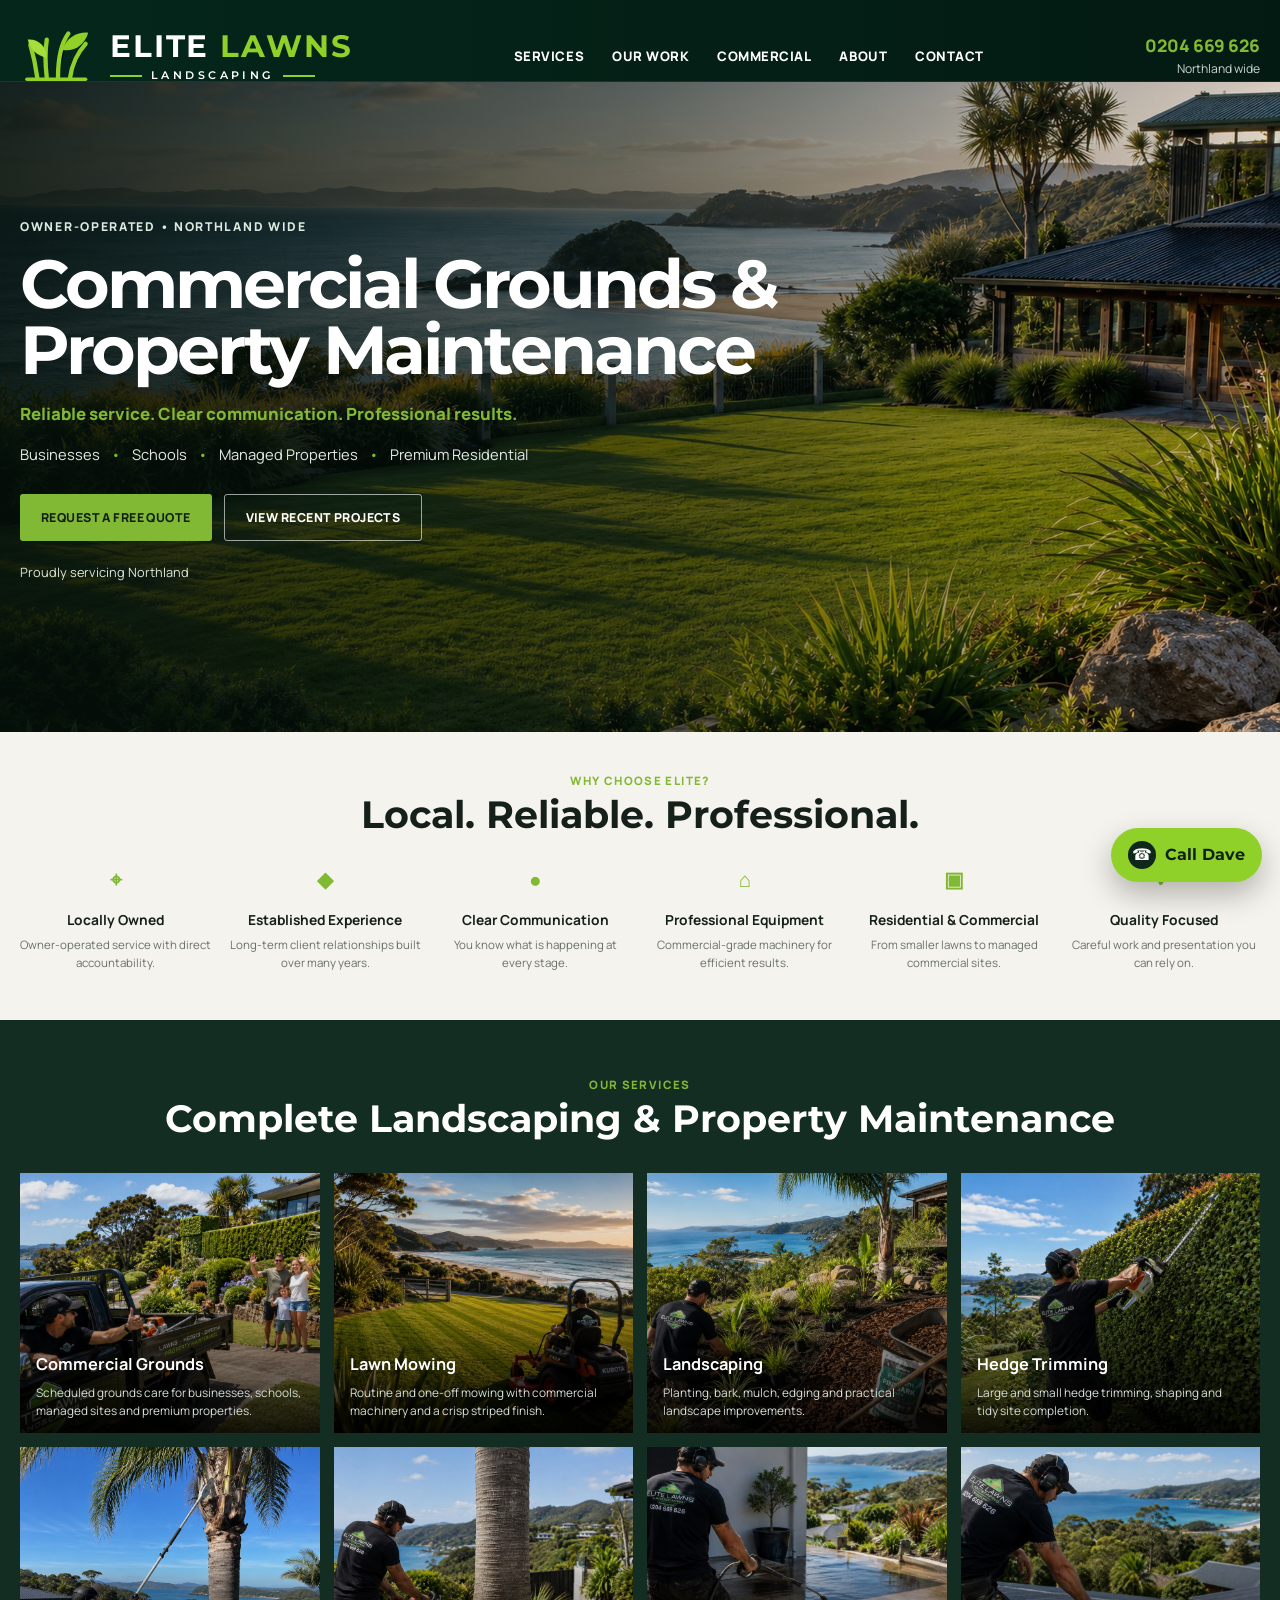
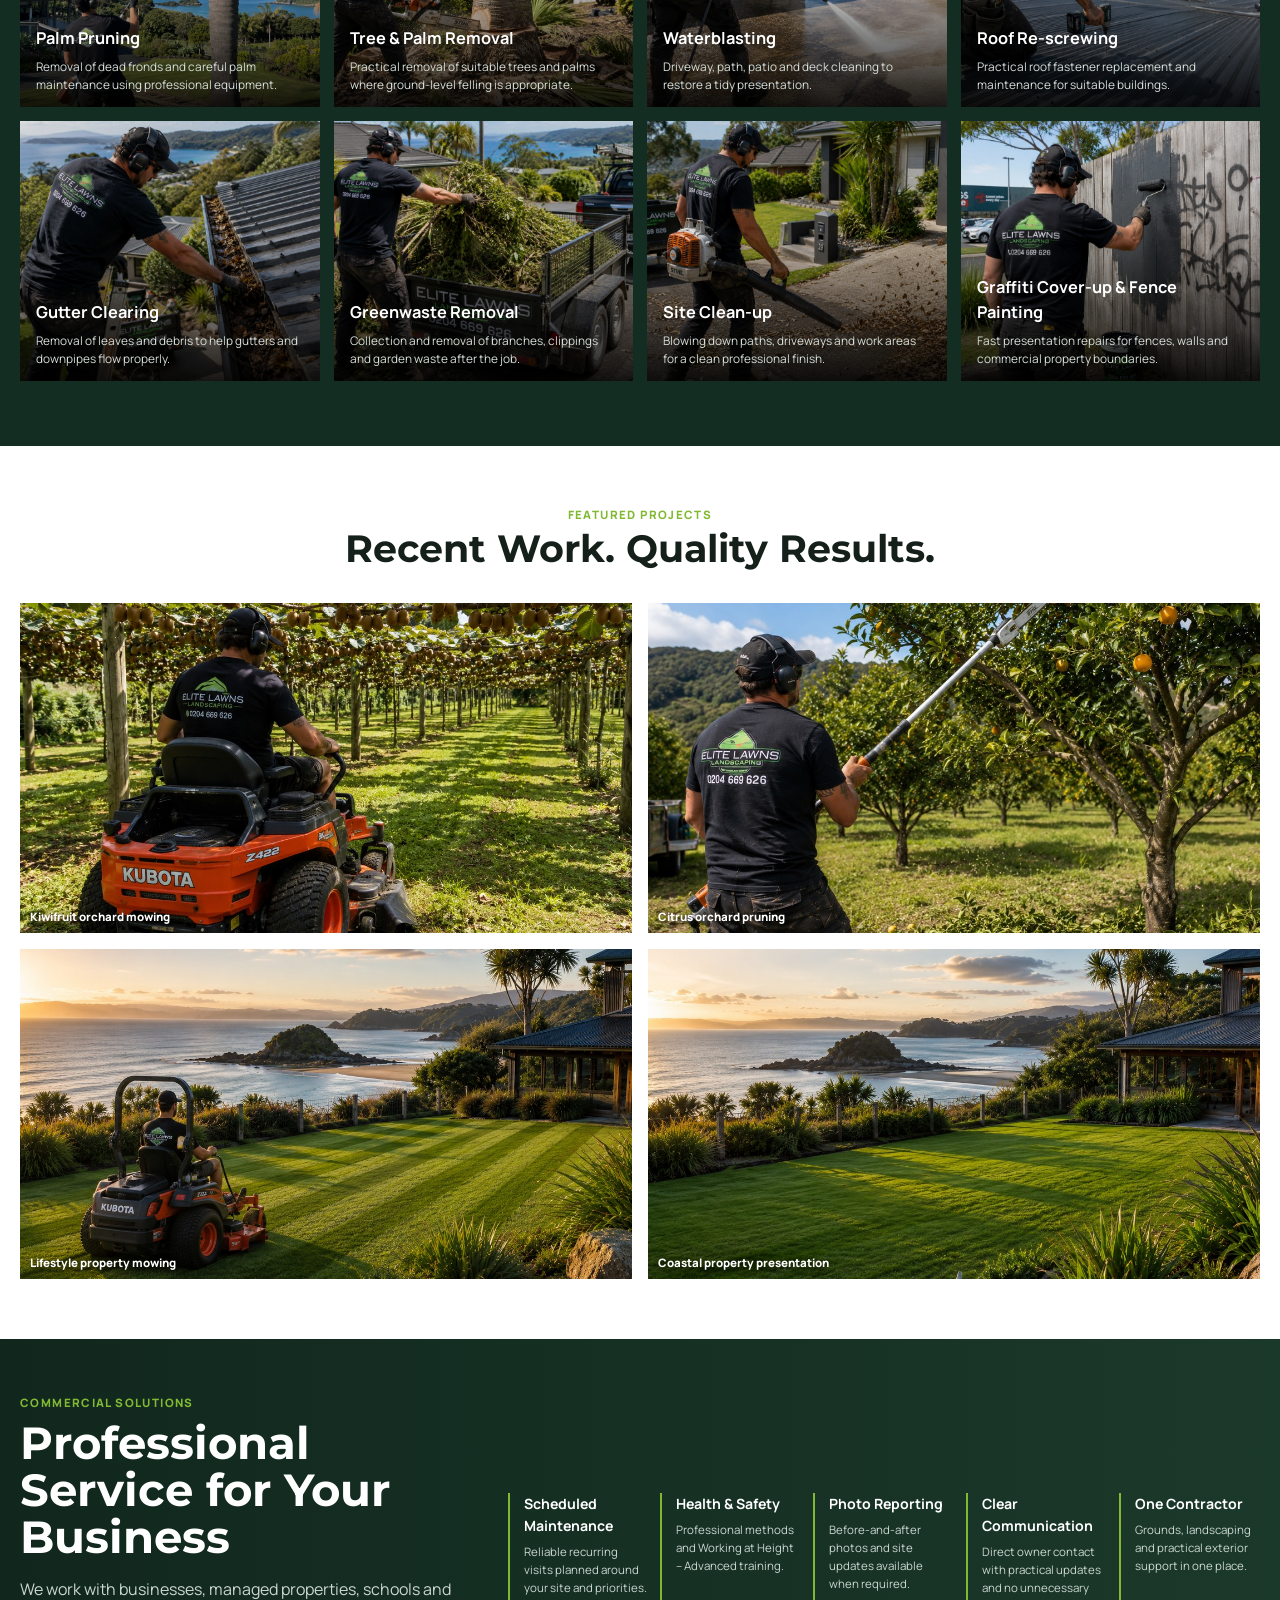
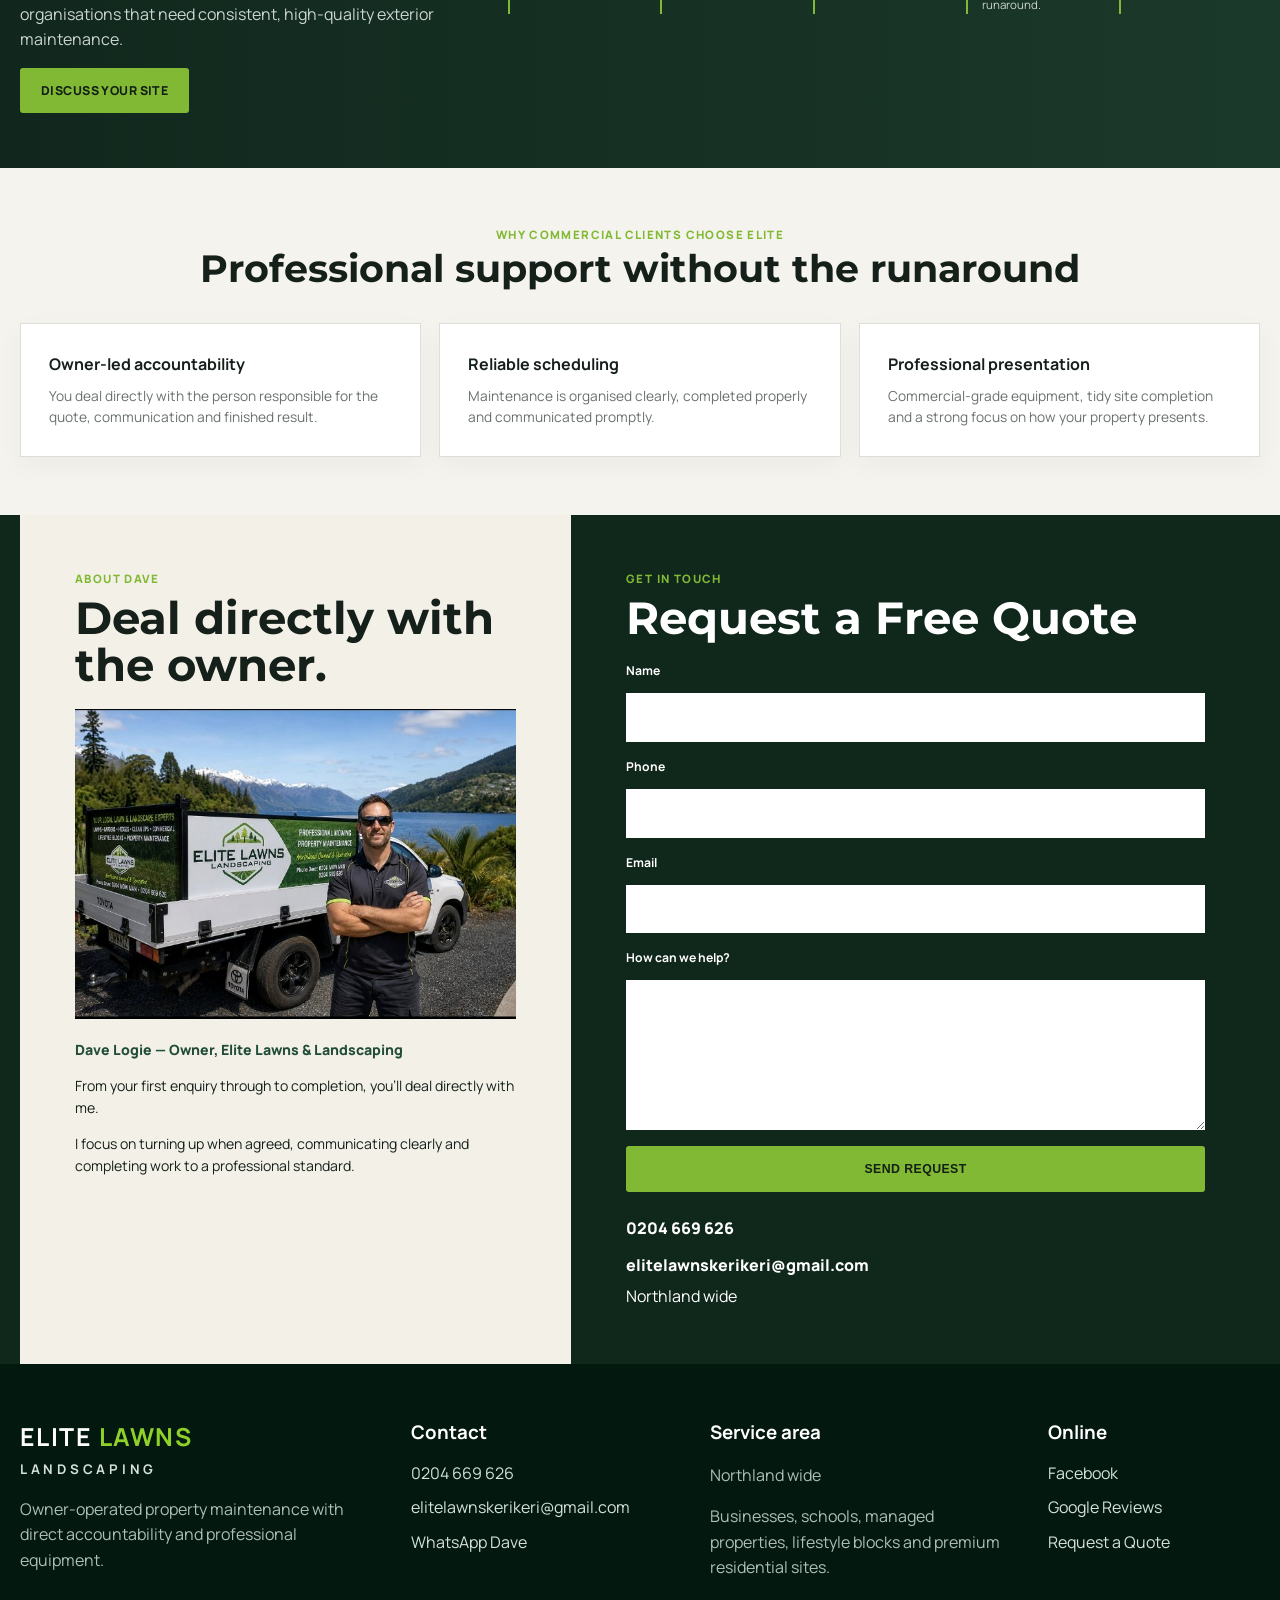
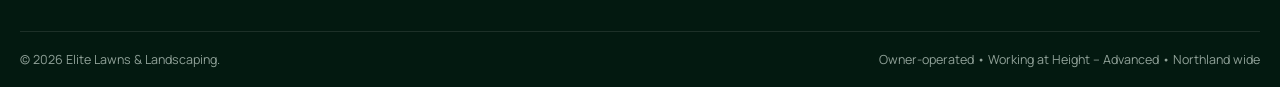
==== commit 04fc1023: "new site" ====
--- a/index.html
+++ b/index.html
@@ -3,188 +3,285 @@
 <head>
   <meta charset="utf-8">
   <meta name="viewport" content="width=device-width,initial-scale=1">
-  <title>Elite Lawns & Landscaping | Grounds & Property Maintenance Northland</title>
-  <meta name="description" content="Owner-operated grounds, landscaping and exterior property maintenance for commercial, managed, lifestyle and premium residential properties across the Bay of Islands and selected Northland locations.">
-  <meta name="theme-color" content="#0b2418">
-  <link rel="canonical" href="https://elitelawns.co.nz/">
+  <title>Elite Lawns & Landscaping | Professional Property Maintenance</title>
+  <meta name="description" content="Professional lawn care, landscaping, commercial grounds and property maintenance delivered with reliable communication and quality workmanship.">
+  <meta name="theme-color" content="#10291e">
   <link rel="icon" href="favicon.png">
-  <meta property="og:type" content="website">
-  <meta property="og:title" content="Elite Lawns & Landscaping">
-  <meta property="og:description" content="Reliable scheduled grounds, landscaping and exterior property maintenance across Northland.">
-  <meta property="og:url" content="https://elitelawns.co.nz/">
-  <meta property="og:image" content="https://elitelawns.co.nz/assets/images/hero.jpg">
-  <meta name="twitter:card" content="summary_large_image">
   <link rel="preconnect" href="https://fonts.googleapis.com">
   <link rel="preconnect" href="https://fonts.gstatic.com" crossorigin>
   <link href="https://fonts.googleapis.com/css2?family=Manrope:wght@400;500;600;700;800&family=Montserrat:wght@600;700;800&display=swap" rel="stylesheet">
   <link rel="stylesheet" href="styles.css">
-  <script type="application/ld+json">
-  {
-    "@context":"https://schema.org",
-    "@type":"LandscapingBusiness",
-    "name":"Elite Lawns & Landscaping",
-    "url":"https://elitelawns.co.nz/",
-    "telephone":"+64 204 669 626",
-    "email":"elitelawnskerikeri@gmail.com",
-    "image":"https://elitelawns.co.nz/assets/images/hero.jpg",
-    "logo":"https://elitelawns.co.nz/assets/images/logo.png",
-    "areaServed":["Bay of Islands","Kerikeri","Paihia","Haruru","Northland"],
-    "address":{"@type":"PostalAddress","addressRegion":"Northland","addressCountry":"NZ"},
-    "priceRange":"$$"
-  }
-  </script>
 </head>
-<body>
-<a class="skip-link" href="#main">Skip to content</a>
+<body class="v7-branding">
 <header class="site-header">
-  <div class="shell nav-wrap">
-    <a class="brand" href="#top" aria-label="Elite Lawns & Landscaping home"><img src="assets/images/logo.png" alt="Elite Lawns & Landscaping"></a>
-    <button class="menu-btn" aria-expanded="false" aria-controls="menu">Menu</button>
-    <nav id="menu" aria-label="Main navigation">
-      <a href="#services">Services</a><a href="#projects">Our work</a><a href="#commercial">Commercial</a><a href="#about">About</a><a href="#contact">Contact</a>
+  <div class="shell nav">
+    
+
+
+
+
+<a class="hero-brand" href="#top" aria-label="Elite Lawns Landscaping home">
+  <svg class="hero-brand-mark" viewBox="0 0 88 68" aria-hidden="true">
+    <path d="M8 61h68" stroke="#8fd128" stroke-width="4" stroke-linecap="round"/>
+    <path d="M20 59C18 44 15 31 12 21" stroke="#8fd128" stroke-width="5" stroke-linecap="round"/>
+    <path d="M31 59C29 42 29 28 31 15" stroke="#8fd128" stroke-width="5" stroke-linecap="round"/>
+    <path d="M44 59C44 37 48 19 56 8" stroke="#8fd128" stroke-width="5" stroke-linecap="round"/>
+    <path d="M58 59C60 45 66 31 76 20" stroke="#8fd128" stroke-width="5" stroke-linecap="round"/>
+    <path d="M49 27C54 12 67 6 79 7C75 20 65 29 49 27Z" fill="#8fd128"/>
+    <path d="M31 36C19 34 11 25 9 15C21 14 31 23 31 36Z" fill="#a6df3a"/>
+  </svg>
+  <span class="hero-brand-copy">
+    <span class="hero-brand-main"><b>ELITE</b> <strong>LAWNS</strong></span>
+    <span class="hero-brand-sub"><i></i>LANDSCAPING<i></i></span>
+  </span>
+</a>
+
+
+
+
+
+    <button class="menu-btn" aria-expanded="false" aria-controls="menu"><span class="menu-bars" aria-hidden="true">☰</span><span>Menu</span></button>
+    <nav id="menu">
+      <a href="#services">Services</a>
+      <a href="#projects">Our Work</a>
+      <a href="#commercial">Commercial</a>
+      <a href="#about">About</a>
+      <a href="#contact">Contact</a>
     </nav>
-    <a class="header-phone" href="tel:0204669626"><strong>0204 669 626</strong><span>Call Dave</span></a>
+    <div class="header-contact">
+      <a href="tel:0204669626"><a href="tel:0204669626">0204 669 626</a></a>
+      <span>Northland wide</span>
+    </div>
   </div>
 </header>
 
-<main id="main">
-<section id="top" class="hero">
-  <div class="hero-bg" aria-hidden="true"></div>
-  <div class="shell hero-inner">
-    <div class="hero-copy reveal">
-      <p class="eyebrow">Owner-operated • Commercial-grade capability</p>
-      <h1>Grounds, landscaping &amp; property maintenance.</h1>
-      <p class="hero-lead">Reliable scheduled service for commercial, managed, lifestyle and premium residential properties.</p>
-      <p class="audiences">Businesses <span>•</span> Schools <span>•</span> Managed properties <span>•</span> Lifestyle properties</p>
-      <div class="actions"><a class="btn primary" href="#contact">Request a site visit</a><a class="btn outline" href="#projects">See recent work</a></div>
-      <p class="service-area">Based in the Bay of Islands and servicing selected Northland locations.</p>
-    </div>
-  </div>
-</section>
-
-<section class="pathways section-pad">
-  <div class="shell pathway-grid">
-    <article class="pathway reveal"><span>Commercial &amp; managed properties</span><h2>Scheduled grounds and site maintenance</h2><p>Reliable upkeep for businesses, schools, accommodation, managed sites and organisations.</p><a href="#commercial">Commercial services →</a></article>
-    <article class="pathway reveal"><span>Residential &amp; lifestyle properties</span><h2>Professional exterior property care</h2><p>Lawns, gardens, landscaping, vegetation and larger-property maintenance.</p><a href="#services">View services →</a></article>
-  </div>
-</section>
-
-<section class="trust section-pad">
-  <div class="shell">
-    <header class="section-heading reveal"><span>Why choose Elite?</span><h2>Direct accountability. Reliable service.</h2></header>
-    <div class="trust-grid">
-      <article class="trust-card reveal"><i>◆</i><h3>Owner-led accountability</h3><p>You deal directly with Dave from the first site visit through to completion.</p></article>
-      <article class="trust-card reveal"><i>✓</i><h3>Reliable scheduling</h3><p>Agreed visits are planned, communicated and completed consistently.</p></article>
-      <article class="trust-card reveal"><i>✦</i><h3>Commercial capability</h3><p>Professional machinery, practical experience and advanced working-at-height training.</p></article>
-      <article class="trust-card reveal"><i>▣</i><h3>Clear reporting</h3><p>Useful updates, photos and straightforward communication when required.</p></article>
-    </div>
-  </div>
-</section>
-
-<section id="services" class="services section-pad dark-section">
-  <div class="shell">
-    <header class="section-heading light reveal"><span>Our services</span><h2>One contractor.<br>Complete exterior property care.</h2><p>From routine grounds maintenance to vegetation control and practical site improvements, the service is built around reliable delivery rather than a long list of disconnected jobs.</p></header>
-    <div class="service-feature-grid">
-      <article class="service-feature reveal"><img src="assets/images/service-commercial.jpg" alt="Commercial property grounds" loading="lazy"><div><h3>Commercial grounds maintenance</h3><p>Scheduled mowing, gardens, edging and presentation work for businesses, schools, accommodation and managed sites.</p><a href="#contact">Discuss a maintenance schedule →</a></div></article>
-      <article class="service-feature reveal"><img src="assets/images/service-lifestyle.jpg" alt="Lifestyle property maintenance" loading="lazy"><div><h3>Lifestyle &amp; larger properties</h3><p>Flexible maintenance for expansive lawns, rural-residential grounds and properties that need capable machinery.</p><a href="#contact">Request a property visit →</a></div></article>
-      <article class="service-feature reveal"><img src="assets/images/service-hedges.jpg" alt="Vegetation and hedge management" loading="lazy"><div><h3>Vegetation management</h3><p>Hedges, shrubs, overgrowth and difficult areas brought back under control and maintained to an agreed standard.</p><a href="#contact">Talk through the site →</a></div></article>
-    </div>
-    <div class="service-list reveal">
-      <article><h3>Lawn &amp; acreage mowing</h3><p>Routine and one-off mowing using commercial-grade equipment selected for the site.</p></article>
-      <article><h3>Garden maintenance</h3><p>Pruning, planting, mulch, tidy-ups and ongoing presentation-focused garden care.</p></article>
-      <article><h3>Landscaping improvements</h3><p>Practical planting, edging, paths and exterior upgrades designed to improve usability and appearance.</p></article>
-      <article><h3>Property maintenance</h3><p>Useful exterior upkeep and minor site work to keep properties safe, tidy and presentable.</p></article>
-      <article><h3>Working at height</h3><p>Advanced working-at-height capability for suitable exterior maintenance and access-dependent tasks.</p></article>
-      <article><h3>Complete site support</h3><p>Grounds, gardens, vegetation and practical exterior maintenance coordinated through one contractor.</p></article>
-    </div>
-  </div>
-</section>
-
-<section id="projects" class="projects section-pad">
-  <div class="shell">
-    <header class="section-heading reveal"><span>Recent projects</span><h2>Our work, not stock photography.</h2></header>
-    <div class="project-grid">
-      <figure class="project-item reveal" tabindex="0" role="button" data-full="assets/images/project-1.jpg"><img src="assets/images/project-1.jpg" alt="Landscaping and pathways project" loading="lazy"><figcaption><strong>Landscaping &amp; pathways</strong><span>Garden construction, edging and outdoor access improvements.</span></figcaption></figure>
-      <figure class="project-item reveal" tabindex="0" role="button" data-full="assets/images/project-2.jpg"><img src="assets/images/project-2.jpg" alt="Commercial mower beside pool" loading="lazy"><figcaption><strong>Premium grounds care</strong><span>Commercial equipment selected for efficient, consistent results.</span></figcaption></figure>
-      <figure class="project-item reveal" tabindex="0" role="button" data-full="assets/images/project-3.jpg"><img src="assets/images/project-3.jpg" alt="Timber garden path" loading="lazy"><figcaption><strong>Outdoor improvements</strong><span>Practical access improvements integrated into established gardens.</span></figcaption></figure>
-      <figure class="project-item reveal" tabindex="0" role="button" data-full="assets/images/project-4.jpg"><img src="assets/images/project-4.jpg" alt="Large maintained lawn" loading="lazy"><figcaption><strong>Large lawn maintenance</strong><span>Regular mowing and presentation for expansive lawn areas.</span></figcaption></figure>
-      <figure class="project-item reveal" tabindex="0" role="button" data-full="assets/images/project-5.jpg"><img src="assets/images/project-5.jpg" alt="Roadside landscape upgrade" loading="lazy"><figcaption><strong>Landscape presentation</strong><span>Roadside planting and maintenance improving frontage and appeal.</span></figcaption></figure>
-      <figure class="project-item reveal" tabindex="0" role="button" data-full="assets/images/project-6.jpg"><img src="assets/images/project-6.jpg" alt="Commercial mower and landscaped property" loading="lazy"><figcaption><strong>Commercial-grade capability</strong><span>Commercial machinery combined with detailed presentation work.</span></figcaption></figure>
-    </div>
-  </div>
-</section>
-
-<section id="commercial" class="commercial section-pad dark-section">
+<main id="top">
+<section class="hero">
+  <div class="hero-overlay"></div>
+  <div class="shell hero-content">
+    <div class="hero-copy">
+      <p class="hero-eyebrow">Owner-operated • Northland wide</p>
+      <h1>Commercial Grounds &amp;<br>Property Maintenance</h1>
+      <p class="tagline">Reliable service. Clear communication. Professional results.</p>
+      <p class="hero-services">Businesses <span>•</span> Schools <span>•</span> Managed Properties <span>•</span> Premium Residential</p>
+      <div class="actions">
+        <a class="btn primary" href="#contact">Request a Free Quote</a>
+        <a class="btn ghost" href="#projects">View Recent Projects</a>
+      </div>
+      <p class="location">Proudly servicing Northland</p>
+    </div>
+  </div>
+</section>
+
+<section class="proof-strip">
+  <div class="shell">
+    <div class="section-title compact">
+      <span>Why choose Elite?</span>
+      <h2>Local. Reliable. Professional.</h2>
+    </div>
+    <div class="proof-grid">
+      <article><div class="icon">⌖</div><h3>Locally Owned</h3><p>Owner-operated service with direct accountability.</p></article>
+      <article><div class="icon">◆</div><h3>Established Experience</h3><p>Long-term client relationships built over many years.</p></article>
+      <article><div class="icon">●</div><h3>Clear Communication</h3><p>You know what is happening at every stage.</p></article>
+      <article><div class="icon">⌂</div><h3>Professional Equipment</h3><p>Commercial-grade machinery for efficient results.</p></article>
+      <article><div class="icon">▣</div><h3>Residential & Commercial</h3><p>From smaller lawns to managed commercial sites.</p></article>
+      <article><div class="icon">✓</div><h3>Quality Focused</h3><p>Careful work and presentation you can rely on.</p></article>
+    </div>
+  </div>
+</section>
+
+<section id="services" class="services">
+  <div class="shell">
+    <div class="section-title light">
+      <span>Our services</span>
+      <h2>Complete Landscaping &amp; Property Maintenance</h2>
+    </div>
+
+    <div class="service-grid expanded-service-grid">
+      <article class="mobile-image-left image-right"><img src="assets/images/service-commercial.jpg" alt="Elite Lawns completing a premium property service"><div><h3>Commercial Grounds</h3><p>Scheduled grounds care for businesses, schools, managed sites and premium properties.</p></div></article>
+      <article class="mobile-image-right image-left"><img src="assets/images/service-mowing.jpg" alt="Dave mowing a coastal lawn with a Kubota zero-turn mower"><div><h3>Lawn Mowing</h3><p>Routine and one-off mowing with commercial machinery and a crisp striped finish.</p></div></article>
+      <article class="mobile-image-left image-right"><img src="assets/images/service-landscaping.jpg" alt="Dave completing landscape planting and bark installation"><div><h3>Landscaping</h3><p>Planting, bark, mulch, edging and practical landscape improvements.</p></div></article>
+      <article class="mobile-image-right image-left"><img src="assets/images/service-hedges.jpg" alt="Dave trimming a large hedge with a Stihl hedge trimmer"><div><h3>Hedge Trimming</h3><p>Large and small hedge trimming, shaping and tidy site completion.</p></div></article>
+      <article class="mobile-image-left image-right"><img src="assets/images/service-palm-pruning.jpg" alt="Dave pruning a queen palm with a Stihl pole saw"><div><h3>Palm Pruning</h3><p>Removal of dead fronds and careful palm maintenance using professional equipment.</p></div></article>
+      <article class="mobile-image-right image-right"><img src="assets/images/service-tree-removal.jpg" alt="Dave cutting down a queen palm safely from ground level"><div><h3>Tree &amp; Palm Removal</h3><p>Practical removal of suitable trees and palms where ground-level felling is appropriate.</p></div></article>
+      <article class="mobile-image-left image-left"><img src="assets/images/service-waterblasting.jpg" alt="Dave waterblasting a driveway at a coastal property"><div><h3>Waterblasting</h3><p>Driveway, path, patio and deck cleaning to restore a tidy presentation.</p></div></article>
+      <article class="mobile-image-right image-right"><img src="assets/images/service-roof.jpg" alt="Dave replacing and tightening screws on a corrugated roof"><div><h3>Roof Re-screwing</h3><p>Practical roof fastener replacement and maintenance for suitable buildings.</p></div></article>
+      <article class="mobile-image-left image-left"><img src="assets/images/service-gutter.jpg" alt="Dave clearing leaves and debris from a roof gutter"><div><h3>Gutter Clearing</h3><p>Removal of leaves and debris to help gutters and downpipes flow properly.</p></div></article>
+      <article class="mobile-image-right image-left"><img src="assets/images/service-greenwaste.jpg" alt="Dave loading greenwaste into the Elite Lawns trailer"><div><h3>Greenwaste Removal</h3><p>Collection and removal of branches, clippings and garden waste after the job.</p></div></article>
+      <article class="mobile-image-left image-left"><img src="assets/images/service-blower.jpg" alt="Dave clearing leaves from a driveway using a Stihl blower"><div><h3>Site Clean-up</h3><p>Blowing down paths, driveways and work areas for a clean professional finish.</p></div></article>
+
+      <article class="mobile-image-right image-right">
+        <img src="assets/images/service-graffiti-removal.jpg"
+             alt="Dave painting over graffiti on a commercial boundary fence">
+        <div>
+          <h3>Graffiti Cover-up &amp; Fence Painting</h3>
+          <p>Fast presentation repairs for fences, walls and commercial property boundaries.</p>
+        </div>
+      </article>
+    </div>
+  </div>
+</section>
+
+<section id="projects" class="projects">
+  <div class="shell">
+    <div class="section-title">
+      <span>Featured projects</span>
+      <h2>Recent Work. Quality Results.</h2>
+    </div>
+
+
+    <div class="project-grid expanded-project-grid">
+      <figure class="project-item project-left" tabindex="0" role="button"
+              data-full="assets/images/project-7.jpg"
+              aria-label="Open project image: Kiwifruit orchard mowing">
+        <img src="assets/images/project-7.jpg"
+             alt="Dave mowing beneath kiwifruit vines on the Kubota Z422">
+        <figcaption>Kiwifruit orchard mowing</figcaption>
+      </figure>
+
+      <figure class="project-item project-right" tabindex="0" role="button"
+              data-full="assets/images/project-8.jpg"
+              aria-label="Open project image: Citrus orchard pruning">
+        <img src="assets/images/project-8.jpg"
+             alt="Dave pruning an orange tree in a Northland orchard">
+        <figcaption>Citrus orchard pruning</figcaption>
+      </figure>
+
+      <figure class="project-item project-left" tabindex="0" role="button"
+              data-full="assets/images/project-9.jpg"
+              aria-label="Open project image: Lifestyle property mowing">
+        <img src="assets/images/project-9.jpg"
+             alt="Dave mowing a premium coastal lifestyle property">
+        <figcaption>Lifestyle property mowing</figcaption>
+      </figure>
+
+      <figure class="project-item project-right" tabindex="0" role="button"
+              data-full="assets/images/project-10.jpg"
+              aria-label="Open project image: Coastal property presentation">
+        <img src="assets/images/project-10.jpg"
+             alt="Professionally maintained coastal Northland property">
+        <figcaption>Coastal property presentation</figcaption>
+      </figure>
+    </div>
+  </div>
+</section>
+
+<section id="commercial" class="commercial">
   <div class="shell commercial-grid">
-    <div class="commercial-copy reveal"><span class="eyebrow">Commercial maintenance</span><h2>Reliable maintenance without the management burden.</h2><p>Consistent exterior property care for businesses, schools, accommodation providers and managed properties requiring professional standards and dependable communication.</p><a class="btn primary" href="#contact">Discuss your site</a></div>
-    <div class="commercial-points reveal">
-      <article><h3>Scheduled grounds maintenance</h3><p>Planned mowing, gardens, edging and presentation work.</p></article>
-      <article><h3>Health and safety capability</h3><p>Practical systems and advanced working-at-height training.</p></article>
-      <article><h3>Photo and completion reporting</h3><p>Useful for facilities teams, landlords and off-site managers.</p></article>
-      <article><h3>One point of contact</h3><p>Direct communication with the person responsible for the work.</p></article>
-      <article><h3>Complete exterior support</h3><p>Grounds, vegetation, gardens and practical maintenance coordinated together.</p></article>
-    </div>
-  </div>
-</section>
-
-<section class="support section-pad">
-  <div class="shell">
-    <header class="section-heading reveal"><span>Why commercial clients choose Elite</span><h2>Professional support without the runaround.</h2></header>
-    <div class="support-grid">
-      <article class="reveal"><h3>Owner-led accountability</h3><p>The person quoting the work remains responsible for communication and delivery.</p></article>
-      <article class="reveal"><h3>Reliable scheduled visits</h3><p>Maintenance is organised clearly, completed properly and communicated promptly.</p></article>
-      <article class="reveal"><h3>Clear records and reporting</h3><p>Photo updates and practical site information are available when required.</p></article>
-    </div>
-  </div>
-</section>
-
-<section class="process section-pad">
-  <div class="shell">
-    <header class="section-heading reveal"><span>How it works</span><h2>A straightforward process from quote to completion.</h2></header>
-    <div class="process-grid">
-      <article class="reveal"><h3>Site visit</h3><p>Dave assesses the property, access, hazards, machinery requirements and intended outcome.</p></article>
-      <article class="reveal"><h3>Clear quote</h3><p>The scope, inclusions, frequency and price are set out so both sides know exactly what is included.</p></article>
-      <article class="reveal"><h3>Work completed</h3><p>The agreed work is scheduled and completed using the right equipment and practical methods.</p></article>
-      <article class="reveal"><h3>Ongoing support</h3><p>Recurring visits, maintenance reviews and adjustments keep the property and seasons aligned.</p></article>
-    </div>
-  </div>
-</section>
-
-<section id="about" class="about section-pad">
-  <div class="shell about-grid">
-    <div class="about-copy reveal"><span class="eyebrow">About Dave</span><h2>Deal directly with the owner.</h2><p>I personally assess the work, agree the scope with you and remain accountable for the result.</p><p>You are not passed between sales staff, office staff and unknown contractors. From your first enquiry through to completion, you deal directly with me.</p><p class="owner-name">Dave Logie — Owner, Elite Lawns &amp; Landscaping</p></div>
-    <div class="about-photo reveal"><img src="assets/images/dave-by-ute.jpg" alt="Dave Logie beside the Elite Lawns vehicle" loading="lazy"></div>
-  </div>
-</section>
-
-<section id="contact" class="contact section-pad dark-section">
-  <div class="shell contact-grid">
-    <div class="contact-copy reveal"><span class="eyebrow">Get in touch</span><h2>Request a site visit.</h2><p>Tell me about the property and the work required. Photos and location details help me assess the job quickly.</p><div class="contact-links"><a href="tel:0204669626">0204 669 626</a><a href="mailto:elitelawnskerikeri@gmail.com">elitelawnskerikeri@gmail.com</a><span>Bay of Islands and selected Northland locations</span></div></div>
-    <form class="quote-form reveal" action="https://formsubmit.co/elitelawnskerikeri@gmail.com" method="POST">
-      <input type="hidden" name="_subject" value="New Elite Lawns website enquiry">
-      <input type="hidden" name="_captcha" value="false">
-      <label>Name<input type="text" name="name" autocomplete="name" required></label>
-      <label>Phone<input type="tel" name="phone" autocomplete="tel" required></label>
-      <label>Email<input type="email" name="email" autocomplete="email" required></label>
-      <label>Property suburb<input type="text" name="suburb" autocomplete="address-level2"></label>
-      <label class="full">How can we help?<textarea name="message" rows="6" required></textarea></label>
-      <button class="btn primary full" type="submit">Send site visit request</button>
-    </form>
+    <div>
+      <span class="kicker">Commercial solutions</span>
+      <h2>Professional Service for Your Business</h2>
+      <p>We work with businesses, managed properties, schools and organisations that need consistent, high-quality exterior maintenance.</p>
+      <a class="btn primary" href="#contact">Discuss Your Site</a>
+    </div>
+    <div class="benefits">
+      <article><h3>Scheduled Maintenance</h3><p>Reliable recurring visits planned around your site and priorities.</p></article>
+      <article><h3>Health &amp; Safety</h3><p>Professional methods and Working at Height – Advanced training.</p></article>
+      <article><h3>Photo Reporting</h3><p>Before-and-after photos and site updates available when required.</p></article>
+      <article><h3>Clear Communication</h3><p>Direct owner contact with practical updates and no unnecessary runaround.</p></article>
+      <article><h3>One Contractor</h3><p>Grounds, landscaping and practical exterior support in one place.</p></article>
+    </div>
+  </div>
+</section>
+
+<section class="reviews">
+  <div class="shell">
+    <div class="section-title">
+      <span>Why commercial clients choose Elite</span>
+      <h2>Professional support without the runaround</h2>
+    </div>
+    <div class="review-grid expectation-grid">
+      <article><h3>Owner-led accountability</h3><p>You deal directly with the person responsible for the quote, communication and finished result.</p></article>
+      <article><h3>Reliable scheduling</h3><p>Maintenance is organised clearly, completed properly and communicated promptly.</p></article>
+      <article><h3>Professional presentation</h3><p>Commercial-grade equipment, tidy site completion and a strong focus on how your property presents.</p></article>
+    </div>
+  </div>
+</section>
+
+<section id="about" class="about-contact">
+  <div class="shell about-contact-grid">
+    <article class="about-card">
+      <span class="kicker">About Dave</span>
+      <h2>Deal directly with the owner.</h2>
+      <div class="about-image"><img src="assets/images/dave-by-ute.jpg" alt="Dave Logie beside the branded Elite Lawns ute"></div>
+      <p class="owner-title">Dave Logie — Owner, Elite Lawns &amp; Landscaping</p>
+      <p>From your first enquiry through to completion,  you'll deal directly with me.</p>
+      <p>I focus on turning up when agreed, communicating clearly and completing work to a professional standard.</p>
+    </article>
+    <article id="contact" class="contact-card">
+      <span class="kicker">Get in touch</span>
+      <h2>Request a Free Quote</h2>
+      
+<form action="https://formsubmit.co/elitelawnskerikeri@gmail.com" method="POST">
+  <input type="hidden" name="_subject" value="New Elite Lawns website enquiry">
+  <input type="hidden" name="_captcha" value="false">
+  <label>Name
+    <input type="text" name="name" autocomplete="name" required>
+  </label>
+  <label>Phone
+    <input type="tel" name="phone" autocomplete="tel" required>
+  </label>
+  <label>Email
+    <input type="email" name="email" autocomplete="email" required>
+  </label>
+  <label>How can we help?
+    <textarea name="message" rows="5" required></textarea>
+  </label>
+  <button class="btn primary" type="submit">Send Request</button>
+</form>
+
+      <div class="contact-list">
+        <a href="tel:0204669626"><a href="tel:0204669626">0204 669 626</a></a>
+        <a href="mailto:elitelawnskerikeri@gmail.com"><a href="mailto:elitelawnskerikeri@gmail.com">elitelawnskerikeri@gmail.com</a></a>
+        <span>Northland wide</span>
+      </div>
+    </article>
   </div>
 </section>
 </main>
 
+<div class="lightbox" id="lightbox" aria-hidden="true">
+  <button class="lightbox-close" type="button" aria-label="Close image">×</button>
+  <img src="" alt="">
+</div>
+
+
+
+
 <footer>
-  <div class="shell footer-main">
-    <img src="assets/images/logo.png" alt="Elite Lawns & Landscaping">
-    <div><h2>Professional grounds, landscaping and property maintenance.</h2><p>Owner-operated • Working at Height – Advanced • Commercial-grade equipment</p></div>
-    <a class="footer-phone" href="tel:0204669626">0204 669 626</a>
-  </div>
-  <div class="shell footer-bottom"><span>© <span id="year"></span> Elite Lawns &amp; Landscaping. All rights reserved.</span><span>Website by Northland Computer Solutions</span></div>
+  <div class="shell footer-grid">
+    <div class="footer-brand">
+      <div class="footer-wordmark"><strong>ELITE <span>LAWNS</span></strong><small>LANDSCAPING</small></div>
+      <p>Owner-operated property maintenance with direct accountability and professional equipment.</p>
+    </div>
+    <div>
+      <h3>Contact</h3>
+      <a href="tel:0204669626">0204 669 626</a>
+      <a href="mailto:elitelawnskerikeri@gmail.com">elitelawnskerikeri@gmail.com</a>
+      <a href="https://wa.me/64204669626" target="_blank" rel="noopener">WhatsApp Dave</a>
+    </div>
+    <div>
+      <h3>Service area</h3>
+      <p>Northland wide</p>
+      <p>Businesses, schools, managed properties, lifestyle blocks and premium residential sites.</p>
+    </div>
+    <div>
+      <h3>Online</h3>
+      <a href="https://www.facebook.com/elitelawnspropertymaintenance/" target="_blank" rel="noopener">Facebook</a>
+      <a href="https://share.google/RgKHuqKt70KatqaMh" target="_blank" rel="noopener">Google Reviews</a>
+      <a href="#contact">Request a Quote</a>
+    </div>
+  </div>
+  <div class="shell footer-bottom">
+    <span>© <span id="year"></span> Elite Lawns &amp; Landscaping.</span>
+    <span>Owner-operated • Working at Height – Advanced • Northland wide</span>
+  </div>
 </footer>
-
-<div class="mobile-actions"><a href="tel:0204669626">Call Dave</a><a href="#contact">Request a site visit</a></div>
-<div class="lightbox" id="lightbox" aria-hidden="true"><button class="lightbox-close" aria-label="Close image">×</button><img src="" alt=""></div>
 <script src="script.js"></script>
+
+<a class="sticky-call" href="tel:0204669626" aria-label="Call Dave at Elite Lawns">
+  <span>☎</span><strong>Call Dave</strong>
+</a>
+
 </body>
-</html>
+</html>
--- a/styles.css
+++ b/styles.css
@@ -1,4 +1,748 @@
-:root{--green:#0b2418;--green2:#123b28;--lime:#91c62d;--cream:#f3f1e9;--paper:#fff;--ink:#172019;--muted:#667168;--line:#dfe3dc;--max:1180px}*{box-sizing:border-box}html{scroll-behavior:smooth}body{margin:0;font-family:Manrope,Arial,sans-serif;color:var(--ink);background:#fff;line-height:1.55}img{display:block;width:100%}a{color:inherit}.shell{width:min(calc(100% - 40px),var(--max));margin:auto}.skip-link{position:absolute;left:-9999px}.skip-link:focus{left:12px;top:12px;background:#fff;padding:10px;z-index:9999}.site-header{height:82px;position:sticky;top:0;z-index:100;background:rgba(8,31,20,.97);border-bottom:1px solid rgba(255,255,255,.09);backdrop-filter:blur(12px)}.nav-wrap{height:100%;display:grid;grid-template-columns:180px 1fr 150px;align-items:center;gap:26px}.brand img{width:126px;background:#fff;padding:6px}.nav-wrap nav{display:flex;justify-content:center;gap:26px}.nav-wrap nav a{text-decoration:none;color:#fff;font-size:.78rem;font-weight:800;text-transform:uppercase;letter-spacing:.05em}.header-phone{text-decoration:none;text-align:right;color:#fff}.header-phone strong,.header-phone span{display:block}.header-phone strong{color:var(--lime)}.header-phone span{font-size:.68rem;text-transform:uppercase;letter-spacing:.08em}.menu-btn{display:none}.hero{position:relative;min-height:720px;display:flex;align-items:center;overflow:hidden}.hero-bg{position:absolute;inset:-3%;background:url('assets/images/hero.jpg') center/cover no-repeat;animation:heroMove 18s ease-in-out infinite alternate}.hero:after{content:"";position:absolute;inset:0;background:linear-gradient(90deg,rgba(4,17,10,.9),rgba(4,17,10,.58) 52%,rgba(4,17,10,.18))}.hero-inner{position:relative;z-index:2}.hero-copy{max-width:780px;color:#fff}.eyebrow,.section-heading>span,.pathway>span{display:block;color:var(--lime);font-size:.72rem;font-weight:900;text-transform:uppercase;letter-spacing:.13em}.hero h1,.section-heading h2,.commercial h2,.about h2,.contact h2,footer h2{font-family:Montserrat,Arial,sans-serif;line-height:.98;letter-spacing:-.04em}.hero h1{font-size:clamp(3.2rem,7vw,6.5rem);margin:14px 0 22px}.hero-lead{font-size:clamp(1.05rem,2vw,1.35rem);color:#d7e9da;max-width:650px;font-weight:700}.audiences{font-size:.88rem;color:#e5eee7}.audiences span{color:var(--lime);padding:0 8px}.actions{display:flex;gap:12px;flex-wrap:wrap;margin:30px 0 24px}.btn{display:inline-flex;align-items:center;justify-content:center;border:0;border-radius:4px;padding:16px 23px;text-decoration:none;text-transform:uppercase;font-size:.76rem;font-weight:900;letter-spacing:.045em;cursor:pointer}.btn.primary{background:var(--lime);color:#142012}.btn.outline{border:1px solid rgba(255,255,255,.68);color:#fff;background:transparent}.service-area{font-size:.8rem;color:#c8d5cc}.section-pad{padding:82px 0}.section-heading{text-align:center;max-width:760px;margin:0 auto 42px}.section-heading h2{font-size:clamp(2.2rem,4.8vw,4.25rem);margin:8px 0 14px}.section-heading p{color:var(--muted)}.pathways{padding-top:45px;padding-bottom:45px}.pathway-grid{display:grid;grid-template-columns:1fr 1fr;gap:18px}.pathway{border:1px solid var(--line);padding:30px;background:#fff;box-shadow:0 10px 35px rgba(10,35,22,.05)}.pathway h2{font-size:1.25rem;margin:8px 0}.pathway p{color:var(--muted);font-size:.9rem}.pathway a{font-weight:800;text-decoration:none}.trust{background:var(--cream)}.trust-grid{display:grid;grid-template-columns:repeat(4,1fr);gap:16px}.trust-card{background:#fff;padding:28px;border:1px solid #e5e4dd;min-height:220px}.trust-card i{display:grid;place-items:center;width:38px;height:38px;border:1px solid #d9e7c5;background:#f8fbf1;color:#6e9d19;font-style:normal}.trust-card h3{font-size:1rem;margin:22px 0 8px}.trust-card p{font-size:.84rem;color:var(--muted)}.dark-section{background:var(--green);color:#fff}.section-heading.light p{color:#cbd8cf}.service-feature-grid{display:grid;grid-template-columns:repeat(3,1fr);gap:18px}.service-feature{position:relative;min-height:390px;overflow:hidden;border-radius:5px;background:#07140e}.service-feature img{position:absolute;inset:0;height:100%;object-fit:cover;transition:.5s}.service-feature:after{content:"";position:absolute;inset:0;background:linear-gradient(transparent 25%,rgba(3,15,9,.95))}.service-feature>div{position:absolute;z-index:2;left:24px;right:24px;bottom:24px}.service-feature h3{font-family:Montserrat;font-size:1.55rem;line-height:1.05;margin:0 0 10px}.service-feature p{font-size:.84rem;color:#d8e1da}.service-feature a{font-weight:800;font-size:.8rem;text-decoration:none}.service-feature:hover img{transform:scale(1.04)}.service-list{margin-top:18px;border:1px solid rgba(255,255,255,.12);display:grid;grid-template-columns:repeat(3,1fr)}.service-list article{padding:28px;border-right:1px solid rgba(255,255,255,.12);border-bottom:1px solid rgba(255,255,255,.12)}.service-list h3{font-size:1rem;margin:0 0 8px}.service-list p{font-size:.82rem;color:#bdcbbf;margin:0}.project-grid{display:grid;grid-template-columns:repeat(3,1fr);gap:16px}.project-item{margin:0;position:relative;min-height:360px;overflow:hidden;border-radius:5px;cursor:zoom-in}.project-item img{height:100%;object-fit:cover;transition:.45s}.project-item:after{content:"";position:absolute;inset:0;background:linear-gradient(transparent 48%,rgba(4,15,9,.92))}.project-item figcaption{position:absolute;z-index:2;left:22px;right:22px;bottom:20px;color:#fff}.project-item figcaption strong,.project-item figcaption span{display:block}.project-item figcaption strong{font-size:1rem}.project-item figcaption span{font-size:.76rem;color:#d8e1da;margin-top:5px}.project-item:hover img{transform:scale(1.04)}.commercial-grid{display:grid;grid-template-columns:1fr 1.25fr;gap:70px;align-items:start}.commercial h2{font-size:clamp(2.6rem,5vw,4.7rem);margin:12px 0 22px}.commercial-copy p{color:#c6d4ca}.commercial-points{display:grid;grid-template-columns:1fr 1fr;gap:18px}.commercial-points article{border-left:2px solid var(--lime);padding:0 0 4px 18px}.commercial-points h3{font-size:.95rem;margin:0 0 8px}.commercial-points p{font-size:.82rem;color:#bdcbbf;margin:0}.support{background:var(--cream)}.support-grid{display:grid;grid-template-columns:repeat(3,1fr);gap:18px}.support-grid article{background:#fff;padding:28px;border:1px solid #e4e3dc;box-shadow:0 10px 32px rgba(0,0,0,.04)}.support-grid h3{margin-top:0}.support-grid p{font-size:.86rem;color:var(--muted)}.process-grid{display:grid;grid-template-columns:repeat(4,1fr);gap:18px}.process-grid article{background:#faf9f5;border:1px solid #e5e3db;padding:28px;position:relative}.process-grid article:before{content:"";display:block;width:34px;height:2px;background:var(--lime);margin-bottom:24px}.process-grid h3{margin:0 0 10px}.process-grid p{font-size:.84rem;color:var(--muted)}.about{background:#efede5}.about-grid{display:grid;grid-template-columns:1fr 1fr;gap:65px;align-items:center}.about h2{font-size:clamp(2.6rem,5vw,4.5rem);margin:10px 0 24px}.about-copy p{color:#59635b}.owner-name{font-weight:800;color:var(--green2)!important}.about-photo{min-height:520px;overflow:hidden}.about-photo img{height:100%;object-fit:cover}.contact-grid{display:grid;grid-template-columns:.8fr 1.2fr;gap:70px}.contact h2{font-size:clamp(2.8rem,5vw,4.8rem);margin:10px 0 18px}.contact-copy p{color:#c6d4ca}.contact-links{display:grid;gap:9px;margin-top:30px}.contact-links a{text-decoration:none;font-weight:800}.quote-form{display:grid;grid-template-columns:1fr 1fr;gap:14px}.quote-form label{font-size:.76rem;font-weight:800}.quote-form input,.quote-form textarea{width:100%;display:block;margin-top:6px;border:1px solid #9bb0a1;background:#fff;padding:14px;font:inherit}.quote-form .full{grid-column:1/-1}.quote-form textarea{resize:vertical}.footer-main{padding:46px 0;display:grid;grid-template-columns:150px 1fr auto;gap:35px;align-items:center}.footer-main img{width:120px;background:#fff;padding:7px}.footer-main h2{font-size:1.5rem;margin:0 0 8px}.footer-main p{font-size:.78rem;color:#c2cec5;margin:0}.footer-phone{font-size:1.65rem;font-weight:900;color:var(--lime);text-decoration:none}.footer-bottom{border-top:1px solid rgba(255,255,255,.1);padding:18px 0 88px;display:flex;justify-content:space-between;font-size:.7rem;color:#9eaaa1}footer{background:#06150e;color:#fff}.mobile-actions{display:none}.lightbox{position:fixed;inset:0;background:rgba(0,0,0,.93);z-index:1000;display:none;align-items:center;justify-content:center;padding:30px}.lightbox.open{display:flex}.lightbox img{max-width:94vw;max-height:88vh;width:auto;height:auto}.lightbox-close{position:absolute;top:16px;right:24px;background:none;border:0;color:#fff;font-size:3rem;cursor:pointer}.reveal{opacity:0;transform:translateY(18px);transition:opacity .65s ease,transform .65s ease}.reveal.visible{opacity:1;transform:none}@keyframes heroMove{from{transform:scale(1.02) translateX(0)}to{transform:scale(1.08) translateX(-1.5%)}}
-@media(max-width:980px){.nav-wrap{grid-template-columns:150px 1fr 140px}.trust-grid,.process-grid{grid-template-columns:repeat(2,1fr)}.service-feature-grid,.project-grid{grid-template-columns:repeat(2,1fr)}.service-list{grid-template-columns:repeat(2,1fr)}.commercial-grid,.about-grid,.contact-grid{grid-template-columns:1fr}.commercial-points{grid-template-columns:repeat(2,1fr)}}
-@media(max-width:720px){.shell{width:min(calc(100% - 28px),var(--max))}.site-header{height:72px}.nav-wrap{grid-template-columns:1fr auto}.brand img{width:100px}.menu-btn{display:block;border:1px solid rgba(255,255,255,.35);background:transparent;color:#fff;padding:9px 12px}.nav-wrap nav{display:none;position:absolute;top:72px;left:0;right:0;background:#0b2418;padding:24px;flex-direction:column}.nav-wrap nav.open{display:flex}.header-phone{display:none}.hero{min-height:670px}.hero h1{font-size:3.15rem}.hero:after{background:linear-gradient(90deg,rgba(4,17,10,.9),rgba(4,17,10,.62))}.section-pad{padding:62px 0}.pathway-grid,.trust-grid,.service-feature-grid,.project-grid,.commercial-points,.support-grid,.process-grid,.quote-form{grid-template-columns:1fr}.section-heading h2{font-size:2.3rem}.service-feature{min-height:360px}.service-list{grid-template-columns:1fr}.service-list article{border-right:0}.project-item{min-height:430px}.commercial-grid,.about-grid,.contact-grid{gap:40px}.about-photo{min-height:420px}.footer-main{grid-template-columns:1fr}.footer-phone{font-size:1.9rem}.footer-bottom{display:block;padding-bottom:88px}.footer-bottom span{display:block;margin-top:7px}.mobile-actions{position:fixed;z-index:200;left:0;right:0;bottom:0;height:58px;display:grid;grid-template-columns:1fr 1.35fr;box-shadow:0 -6px 20px rgba(0,0,0,.16)}.mobile-actions a{display:grid;place-items:center;text-decoration:none;text-transform:uppercase;font-size:.69rem;font-weight:900}.mobile-actions a:first-child{background:#fff;color:#162019}.mobile-actions a:last-child{background:var(--lime);color:#162019}}
-@media(prefers-reduced-motion:reduce){html{scroll-behavior:auto}.hero-bg{animation:none}.reveal{opacity:1;transform:none;transition:none}}
+:root{--green:#132d22;--green2:#214c37;--lime:#82b934;--cream:#f5f3ed;--ink:#15201a;--muted:#69716c;--white:#fff;--max:1320px}
+*{box-sizing:border-box}html{scroll-behavior:smooth}body{margin:0;font-family:Manrope,Arial,sans-serif;color:var(--ink);background:#fff;line-height:1.55}img{display:block;width:100%}a{color:inherit}.shell{width:min(calc(100% - 40px),var(--max));margin:auto}
+.site-header{height:82px;background:#0f2119;color:#fff;position:sticky;top:0;z-index:50;border-bottom:1px solid rgba(255,255,255,.08)}.nav{height:100%;display:grid;grid-template-columns:190px 1fr 170px;align-items:center;gap:28px}.brand img{width:116px;background:#fff;padding:6px;border-radius:2px}.nav nav{display:flex;justify-content:center;gap:28px}.nav nav a{text-decoration:none;font-size:.82rem;font-weight:800;text-transform:uppercase;letter-spacing:.04em}.header-contact{text-align:right}.header-contact a,.header-contact span{display:block;text-decoration:none}.header-contact a{color:var(--lime);font-weight:800}.header-contact span{font-size:.76rem;color:#cbd6d0}.menu-btn{display:none}
+.hero{min-height:650px;position:relative;background:url('assets/images/hero.jpg') center/cover no-repeat;display:flex;align-items:center}.hero-overlay{position:absolute;inset:0;background:linear-gradient(90deg,rgba(6,18,12,.82),rgba(6,18,12,.52) 48%,rgba(6,18,12,.06))}.hero-content{position:relative}.hero-copy{max-width:700px;color:#fff}.hero-logo{width:110px;background:#fff;padding:7px;margin-bottom:22px}.hero h1{font-family:Montserrat,sans-serif;font-size:clamp(3rem,6vw,5.7rem);line-height:.98;margin:0 0 16px;letter-spacing:-.045em}.tagline{color:var(--lime);font-weight:800;font-size:1.05rem}.hero-services{font-size:.92rem;color:#e3e9e5}.hero-services span{color:var(--lime);padding:0 8px}.actions{display:flex;gap:12px;flex-wrap:wrap;margin:28px 0 22px}.btn{display:inline-flex;align-items:center;justify-content:center;text-decoration:none;border:0;border-radius:3px;padding:13px 21px;text-transform:uppercase;letter-spacing:.035em;font-size:.77rem;font-weight:900;cursor:pointer}.btn.primary{background:var(--lime);color:#122015}.btn.ghost{background:transparent;color:#fff;border:1px solid rgba(255,255,255,.6)}.location{font-size:.8rem;color:#dce5df}
+.section-title{text-align:center;margin-bottom:34px}.section-title span,.kicker{display:block;color:var(--lime);text-transform:uppercase;letter-spacing:.12em;font-size:.72rem;font-weight:900}.section-title h2,.commercial h2,.about-card h2,.contact-card h2{font-family:Montserrat,sans-serif;margin:5px 0 0;line-height:1.05}.section-title h2{font-size:clamp(1.9rem,3vw,3rem)}.section-title.compact{margin-bottom:24px}.section-title.light{color:#fff}
+.proof-strip{padding:40px 0 48px;background:var(--cream)}.proof-grid{display:grid;grid-template-columns:repeat(6,1fr);gap:18px}.proof-grid article{text-align:center}.icon{width:40px;height:40px;border-radius:50%;margin:0 auto 10px;display:grid;place-items:center;color:var(--lime);font-weight:900;font-size:1.3rem}.proof-grid h3{font-size:.86rem;margin:0 0 6px}.proof-grid p{font-size:.72rem;color:var(--muted);margin:0}
+.services{background:var(--green);padding:56px 0 65px}.service-grid{display:grid;grid-template-columns:repeat(4,1fr);gap:12px}.service-grid article{position:relative;min-height:235px;overflow:hidden;background:#000}.service-grid img{height:100%;object-fit:cover;transition:.4s;opacity:.94}.service-grid article:after{content:"";position:absolute;inset:0;background:linear-gradient(transparent 45%,rgba(0,0,0,.88))}.service-grid article:hover img{transform:scale(1.05)}.service-grid article div{position:absolute;z-index:2;left:16px;right:16px;bottom:13px;color:#fff}.service-grid h3{margin:0;font-size:1rem}.service-grid p{font-size:.72rem;color:#d7dfda;margin:6px 0 0}
+.projects{padding:60px 0;background:#fff}.project-grid{display:grid;grid-template-columns:repeat(6,1fr);gap:8px}.project-grid figure{margin:0;position:relative;overflow:hidden}.project-grid img{height:210px;object-fit:cover;transition:.4s}.project-grid figure:hover img{transform:scale(1.05)}.project-grid figcaption{position:absolute;left:10px;right:10px;bottom:8px;color:#fff;font-size:.72rem;font-weight:800;text-shadow:0 2px 8px #000}
+.commercial{padding:55px 0;background:linear-gradient(90deg,#11271d,#1b392a);color:#fff}.commercial-grid{display:grid;grid-template-columns:1.15fr 2fr;gap:55px;align-items:center}.commercial h2{font-size:clamp(2rem,3.5vw,3.5rem);margin:8px 0 15px}.commercial p{color:#cbd6d0}.benefits{display:grid;grid-template-columns:repeat(4,1fr);gap:12px}.benefits article{border-left:2px solid var(--lime);padding-left:14px}.benefits h3{font-size:.88rem;margin:0 0 6px}.benefits p{font-size:.72rem;margin:0}
+.reviews{padding:58px 0;background:var(--cream)}.review-grid{display:grid;grid-template-columns:repeat(3,1fr);gap:18px}.review-grid blockquote{margin:0;background:#fff;padding:28px;border:1px solid #deded8;font-size:.88rem;box-shadow:0 8px 25px rgba(0,0,0,.04)}
+.about-contact{background:#10271c;color:#fff}.about-contact-grid{display:grid;grid-template-columns:1fr 1.25fr}.about-card,.contact-card{padding:55px}.about-card{background:#f3f0e8;color:var(--ink)}.about-card h2,.contact-card h2{font-size:clamp(2rem,3.5vw,3.35rem);margin:8px 0 20px}.about-image{height:310px;overflow:hidden;margin:20px 0}.about-image img{height:100%;object-fit:cover;object-position:center}.about-card p{font-size:.88rem}.contact-card form{display:grid;gap:12px}.form-row{display:grid;grid-template-columns:1fr 1fr;gap:12px}.contact-card label{font-size:.76rem;font-weight:800}.contact-card input,.contact-card textarea{display:block;width:100%;margin-top:5px;border:1px solid #9bad9f;background:#fff;padding:11px;font:inherit}.contact-card .btn{width:100%}.contact-list{display:grid;gap:6px;margin-top:18px}.contact-list a{text-decoration:none;font-weight:800}
+footer{background:#07140e;color:#c6d0ca;padding:35px 0 18px}.footer-inner{display:grid;grid-template-columns:160px 1fr auto;gap:30px;align-items:center}.footer-inner img{width:105px;background:#fff;padding:6px}.footer-inner p{font-size:.8rem}.footer-inner nav{display:flex;gap:20px}.footer-inner a{text-decoration:none;font-size:.75rem;text-transform:uppercase;font-weight:800}.footer-bottom{border-top:1px solid rgba(255,255,255,.1);margin-top:25px;padding-top:15px;display:flex;justify-content:space-between;gap:20px;font-size:.68rem}
+@media(max-width:1000px){.proof-grid{grid-template-columns:repeat(3,1fr)}.service-grid{grid-template-columns:repeat(2,1fr)}.project-grid{grid-template-columns:repeat(3,1fr)}.commercial-grid{grid-template-columns:1fr}.benefits{grid-template-columns:repeat(2,1fr)}}
+@media(max-width:760px){.site-header{height:72px}.nav{grid-template-columns:1fr auto}.brand img{width:100px}.menu-btn{display:block;background:transparent;color:#fff;border:1px solid rgba(255,255,255,.35);padding:9px 12px}.nav nav{display:none;position:absolute;top:72px;left:0;right:0;background:#0f2119;padding:22px;flex-direction:column}.nav nav.open{display:flex}.header-contact{display:none}.hero{min-height:600px}.hero h1{font-size:3.15rem}.proof-grid{grid-template-columns:repeat(2,1fr)}.service-grid,.project-grid,.benefits,.review-grid,.about-contact-grid,.form-row{grid-template-columns:1fr}.project-grid img{height:250px}.about-card,.contact-card{padding:38px 24px}.footer-inner{grid-template-columns:1fr}.footer-inner nav{flex-wrap:wrap}.footer-bottom{display:block}.footer-bottom span{display:block;margin-top:6px}}
+
+/* V6 refinements */
+.brand img{width:145px}
+.header-contact a{font-size:1.08rem}
+.hero-overlay{background:linear-gradient(90deg,rgba(5,16,10,.86),rgba(5,16,10,.55) 50%,rgba(5,16,10,.08))}
+.hero-copy{max-width:830px}
+.hero-eyebrow{margin:0 0 14px;color:#dce9df;text-transform:uppercase;letter-spacing:.14em;font-size:.76rem;font-weight:900}
+.hero h1{font-size:clamp(2.8rem,5.3vw,5.25rem);max-width:900px}
+.project-item{cursor:zoom-in}
+.project-item:focus{outline:3px solid var(--lime);outline-offset:3px}
+.benefits{grid-template-columns:repeat(5,1fr)}
+.expectation-grid article{background:#fff;padding:28px;border:1px solid #deded8;box-shadow:0 8px 25px rgba(0,0,0,.04)}
+.expectation-grid h3{margin:0 0 8px;font-size:1rem}
+.expectation-grid p{margin:0;color:var(--muted);font-size:.86rem}
+.owner-title{font-weight:900;color:var(--green2);margin-bottom:5px}
+.contact-card input,.contact-card textarea{padding:14px}
+.contact-card .btn{padding:16px}
+.lightbox{position:fixed;inset:0;background:rgba(0,0,0,.92);z-index:1000;display:none;align-items:center;justify-content:center;padding:30px}
+.lightbox.open{display:flex}
+.lightbox img{max-width:min(1200px,94vw);max-height:88vh;width:auto;height:auto;object-fit:contain}
+.lightbox-close{position:absolute;top:18px;right:24px;border:0;background:transparent;color:#fff;font-size:3rem;line-height:1;cursor:pointer}
+@media(max-width:1000px){.benefits{grid-template-columns:repeat(3,1fr)}}
+@media(max-width:760px){.brand img{width:118px}.hero h1{font-size:2.75rem}.benefits{grid-template-columns:1fr}}
+
+
+/* Expanded imagery edition — unique image per card */
+.expanded-service-grid{grid-template-columns:repeat(4,1fr);gap:14px}
+.expanded-service-grid article{min-height:260px}
+.expanded-service-grid h3{font-size:1.02rem}
+.expanded-service-grid p{font-size:.74rem}
+.expanded-project-grid{grid-template-columns:repeat(4,1fr);gap:10px}
+.expanded-project-grid img{height:245px}
+@media(max-width:1050px){
+  .expanded-service-grid,.expanded-project-grid{grid-template-columns:repeat(2,1fr)}
+}
+@media(max-width:760px){
+  .expanded-service-grid,.expanded-project-grid{grid-template-columns:1fr}
+  .expanded-service-grid article{min-height:330px}
+  .expanded-project-grid img{height:310px}
+}
+
+
+/* Composition balancing: alternate subject placement across cards */
+.expanded-service-grid article,
+.expanded-project-grid .project-item{overflow:hidden}
+
+.expanded-service-grid article img,
+.expanded-project-grid .project-item img{
+  transition:transform .35s ease;
+}
+
+.expanded-service-grid article.mirror-photo img,
+.expanded-project-grid .project-item.mirror-photo img{
+  transform:scaleX(-1);
+}
+
+.expanded-service-grid article.image-left img{object-position:35% center}
+.expanded-service-grid article.image-right img{object-position:65% center}
+.expanded-project-grid .project-left img{object-position:38% center}
+.expanded-project-grid .project-right img{object-position:62% center}
+
+/* Preserve mirrored direction during hover effects */
+.expanded-service-grid article.mirror-photo:hover img,
+.expanded-project-grid .project-item.mirror-photo:hover img{
+  transform:scaleX(-1) scale(1.03);
+}
+
+@media(max-width:760px){
+  .expanded-service-grid article.image-left img{object-position:32% center}
+  .expanded-service-grid article.image-right img{object-position:68% center}
+}
+
+
+/* Four-image custom portfolio: no old stock photographs */
+.expanded-project-grid{
+  grid-template-columns:repeat(2,1fr);
+  gap:16px;
+}
+.expanded-project-grid .project-item img{
+  height:330px;
+}
+@media(max-width:760px){
+  .expanded-project-grid{grid-template-columns:1fr}
+  .expanded-project-grid .project-item img{height:310px}
+}
+
+/* Branding correction: never mirror photos containing logos, vehicles or text */
+.mirror-photo img,
+.mirror-photo:hover img{
+  transform:none !important;
+}
+.expanded-service-grid article.image-left img{object-position:34% center}
+.expanded-service-grid article.image-right img{object-position:66% center}
+
+
+/* Added commercial presentation service */
+.expanded-service-grid article img{
+  object-fit:cover;
+}
+
+
+
+
+/* Balanced mobile service layout — alternate the image panel, never mirror branding */
+@media(max-width:760px){
+  .expanded-service-grid{
+    display:grid !important;
+    grid-template-columns:1fr !important;
+    gap:12px !important;
+  }
+
+  .expanded-service-grid article{
+    display:grid !important;
+    grid-template-columns:44% 56% !important;
+    min-height:190px !important;
+    height:auto !important;
+    background:#102d22 !important;
+    border-radius:10px !important;
+    overflow:hidden !important;
+  }
+
+  .expanded-service-grid article img{
+    position:relative !important;
+    inset:auto !important;
+    width:100% !important;
+    height:100% !important;
+    min-height:190px !important;
+    object-fit:cover !important;
+    transform:none !important;
+    filter:none !important;
+  }
+
+  .expanded-service-grid article > div{
+    position:relative !important;
+    inset:auto !important;
+    z-index:2 !important;
+    display:flex !important;
+    flex-direction:column !important;
+    justify-content:center !important;
+    padding:18px 16px !important;
+    background:#102d22 !important;
+    color:#fff !important;
+  }
+
+  .expanded-service-grid article::after{
+    display:none !important;
+  }
+
+  .expanded-service-grid article h3{
+    margin:0 0 8px !important;
+    font-size:1.08rem !important;
+    line-height:1.15 !important;
+  }
+
+  .expanded-service-grid article p{
+    margin:0 !important;
+    font-size:.80rem !important;
+    line-height:1.45 !important;
+    color:#d7e3dc !important;
+  }
+
+  .expanded-service-grid article.mobile-image-right{
+    grid-template-columns:56% 44% !important;
+  }
+
+  .expanded-service-grid article.mobile-image-right img{
+    grid-column:2 !important;
+    grid-row:1 !important;
+  }
+
+  .expanded-service-grid article.mobile-image-right > div{
+    grid-column:1 !important;
+    grid-row:1 !important;
+  }
+
+  .expanded-service-grid article.mobile-image-left img{
+    grid-column:1 !important;
+    grid-row:1 !important;
+  }
+
+  .expanded-service-grid article.mobile-image-left > div{
+    grid-column:2 !important;
+    grid-row:1 !important;
+  }
+}
+
+@media(max-width:430px){
+  .expanded-service-grid article{
+    grid-template-columns:46% 54% !important;
+    min-height:176px !important;
+  }
+  .expanded-service-grid article.mobile-image-right{
+    grid-template-columns:54% 46% !important;
+  }
+  .expanded-service-grid article img{
+    min-height:176px !important;
+  }
+  .expanded-service-grid article > div{
+    padding:15px 13px !important;
+  }
+  .expanded-service-grid article h3{
+    font-size:1rem !important;
+  }
+  .expanded-service-grid article p{
+    font-size:.74rem !important;
+  }
+}
+
+
+
+
+
+
+/* Keep the hero immediately below the header */
+.hero{
+  margin-top:0 !important;
+  padding-top:0 !important;
+}
+.hero::before{
+  top:0 !important;
+}
+
+@media(max-width:760px){
+  header .container,
+  header .nav,
+  .site-header .container{
+    min-height:126px !important;
+    padding-left:26px !important;
+    padding-right:22px !important;
+  }
+
+  .final-brand{
+    gap:12px;
+  }
+
+  .final-brand-icon{
+    width:72px;
+    height:58px;
+    flex-basis:72px;
+  }
+  .final-brand-icon .s1{height:31px;left:13px}
+  .final-brand-icon .s2{height:38px;left:29px}
+  .final-brand-icon .s3{height:33px;left:46px}
+  .final-brand-icon .lf1{width:28px;height:41px;left:34px;top:0}
+  .final-brand-icon .lf2{width:19px;height:29px;left:18px;top:17px}
+
+  .final-brand-line{
+    font-size:1.55rem;
+    letter-spacing:.05em;
+  }
+
+  .final-brand-sub{
+    margin-top:6px;
+    gap:8px;
+    font-size:.58rem;
+    letter-spacing:.28em;
+  }
+  .final-brand-sub i{
+    width:30px;
+    flex-basis:30px;
+  }
+
+  button.nav-toggle,
+  button.menu-toggle,
+  .menu-button{
+    min-width:128px !important;
+    min-height:58px !important;
+    padding:0 16px !important;
+    font-size:.96rem !important;
+  }
+}
+
+@media(max-width:430px){
+  header .container,
+  header .nav,
+  .site-header .container{
+    min-height:118px !important;
+    padding-left:18px !important;
+    padding-right:16px !important;
+  }
+
+  .final-brand-icon{
+    width:60px;
+    height:50px;
+    flex-basis:60px;
+  }
+  .final-brand-icon .s1{height:27px;left:10px}
+  .final-brand-icon .s2{height:33px;left:24px}
+  .final-brand-icon .s3{height:29px;left:39px}
+  .final-brand-icon .lf1{width:24px;height:35px;left:29px}
+  .final-brand-icon .lf2{width:16px;height:25px;left:14px;top:15px}
+
+  .final-brand-line{
+    font-size:1.28rem;
+  }
+  .final-brand-sub{
+    font-size:.49rem;
+    letter-spacing:.23em;
+    gap:6px;
+  }
+  .final-brand-sub i{
+    width:20px;
+    flex-basis:20px;
+  }
+
+  button.nav-toggle,
+  button.menu-toggle,
+  .menu-button{
+    min-width:112px !important;
+    min-height:56px !important;
+    padding:0 13px !important;
+    font-size:.9rem !important;
+  }
+}
+
+
+/* Preferred expanded footer */
+footer{
+  background:#031910 !important;
+  color:#d5e1da;
+  padding:54px 0 18px !important;
+}
+.footer-grid{
+  display:grid;
+  grid-template-columns:1.35fr 1fr 1.15fr .8fr;
+  gap:34px;
+}
+.footer-grid h3{
+  margin:0 0 14px;
+  color:#fff;
+}
+.footer-grid a{
+  display:block;
+  color:#d5e1da;
+  text-decoration:none;
+  margin:0 0 10px;
+}
+.footer-grid a:hover{color:#8fd128}
+.footer-grid p{
+  color:#afbeb6;
+  line-height:1.6;
+}
+.footer-wordmark strong{
+  display:block;
+  color:#fff;
+  font-size:1.55rem;
+  letter-spacing:.06em;
+}
+.footer-wordmark strong span{color:#8fd128}
+.footer-wordmark small{
+  letter-spacing:.28em;
+  font-weight:700;
+}
+.footer-bottom{
+  margin-top:34px;
+  padding-top:18px;
+  border-top:1px solid rgba(255,255,255,.1);
+  display:flex;
+  justify-content:space-between;
+  gap:20px;
+  font-size:.78rem;
+  color:#91a299;
+}
+
+/* Compact floating call button */
+.sticky-call{
+  position:fixed;
+  right:18px;
+  bottom:18px;
+  z-index:160;
+  display:flex;
+  align-items:center;
+  gap:9px;
+  padding:13px 17px;
+  border-radius:999px;
+  background:#8fd128;
+  color:#102118;
+  text-decoration:none;
+  box-shadow:0 12px 30px rgba(0,0,0,.28);
+  font-family:Montserrat,Arial,sans-serif;
+  transition:.2s ease;
+}
+.sticky-call span{
+  width:28px;
+  height:28px;
+  border-radius:50%;
+  display:grid;
+  place-items:center;
+  background:#10271c;
+  color:#fff;
+}
+.sticky-call.is-hidden{
+  opacity:0;
+  pointer-events:none;
+  transform:translateY(12px);
+}
+
+@media(max-width:900px){
+  .footer-grid{grid-template-columns:repeat(2,1fr)}
+}
+@media(max-width:760px){
+  .footer-grid{grid-template-columns:1fr}
+  .footer-bottom{flex-direction:column}
+  .sticky-call{
+    right:12px;
+    bottom:12px;
+    width:56px;
+    height:56px;
+    padding:0;
+    justify-content:center;
+  }
+  .sticky-call strong{display:none}
+  .sticky-call span{
+    width:34px;
+    height:34px;
+  }
+}
+
+
+/* Clean text-only header brand */
+.site-header,
+header{
+  position:relative !important;
+  background:linear-gradient(90deg,#05271b,#031a12) !important;
+  border-bottom:1px solid rgba(255,255,255,.08) !important;
+}
+
+.site-header .nav,
+header .nav,
+header .container{
+  min-height:104px !important;
+  display:flex !important;
+  align-items:center !important;
+  justify-content:space-between !important;
+  gap:20px !important;
+}
+
+.clean-wordmark{
+  display:flex;
+  flex-direction:column;
+  justify-content:center;
+  text-decoration:none;
+  line-height:1;
+  min-width:0;
+}
+
+.clean-wordmark-main{
+  font-family:Montserrat,Arial,sans-serif;
+  font-weight:800;
+  font-size:2rem;
+  letter-spacing:.065em;
+  white-space:nowrap;
+}
+
+.clean-wordmark-main b{color:#fff}
+.clean-wordmark-main strong{color:#8fd128}
+
+.clean-wordmark-sub{
+  margin-top:9px;
+  color:#fff;
+  font-family:Montserrat,Arial,sans-serif;
+  font-size:.72rem;
+  font-weight:600;
+  letter-spacing:.38em;
+  white-space:nowrap;
+}
+
+button.nav-toggle,
+button.menu-toggle,
+.menu-button{
+  min-width:128px !important;
+  min-height:58px !important;
+  padding:0 18px !important;
+  border:1px solid rgba(255,255,255,.32) !important;
+  border-radius:2px !important;
+  background:transparent !important;
+  color:#fff !important;
+  display:inline-flex !important;
+  align-items:center !important;
+  justify-content:center !important;
+  gap:10px !important;
+  font-size:1rem !important;
+}
+
+.menu-bars{font-size:1.25rem !important}
+
+/* Remove any leftover spacing from the deleted white contact block */
+.bottom-contact{display:none !important}
+.contact-details{display:none !important}
+
+@media(max-width:760px){
+  .site-header .nav,
+  header .nav,
+  header .container{
+    min-height:98px !important;
+    padding-left:20px !important;
+    padding-right:16px !important;
+  }
+
+  .clean-wordmark-main{
+    font-size:1.55rem;
+  }
+
+  .clean-wordmark-sub{
+    margin-top:7px;
+    font-size:.58rem;
+    letter-spacing:.32em;
+  }
+
+  button.nav-toggle,
+  button.menu-toggle,
+  .menu-button{
+    min-width:106px !important;
+    min-height:54px !important;
+    padding:0 13px !important;
+    font-size:.92rem !important;
+  }
+}
+
+@media(max-width:390px){
+  .clean-wordmark-main{
+    font-size:1.35rem;
+  }
+  .clean-wordmark-sub{
+    font-size:.51rem;
+    letter-spacing:.27em;
+  }
+}
+
+
+/* Refined hero header and logo */
+.site-header,
+header{
+  position:relative !important;
+  background:linear-gradient(90deg,#05271b 0%,#031a12 100%) !important;
+  border-bottom:1px solid rgba(255,255,255,.08) !important;
+  overflow:visible !important;
+}
+
+.site-header .nav,
+header .nav,
+header .container{
+  min-height:112px !important;
+  display:flex !important;
+  align-items:center !important;
+  justify-content:space-between !important;
+  gap:18px !important;
+}
+
+.hero-brand{
+  display:flex;
+  align-items:center;
+  gap:14px;
+  text-decoration:none;
+  min-width:0;
+}
+
+.hero-brand-mark{
+  width:76px;
+  height:60px;
+  flex:0 0 76px;
+  display:block;
+}
+
+.hero-brand-copy{
+  display:flex;
+  flex-direction:column;
+  line-height:1;
+  min-width:0;
+}
+
+.hero-brand-main{
+  font-family:Montserrat,Arial,sans-serif;
+  font-size:1.95rem;
+  font-weight:800;
+  letter-spacing:.06em;
+  white-space:nowrap;
+}
+
+.hero-brand-main b{color:#fff}
+.hero-brand-main strong{color:#8fd128}
+
+.hero-brand-sub{
+  margin-top:8px;
+  display:flex;
+  align-items:center;
+  gap:9px;
+  color:#fff;
+  font-family:Montserrat,Arial,sans-serif;
+  font-size:.69rem;
+  font-weight:600;
+  letter-spacing:.31em;
+  white-space:nowrap;
+}
+
+.hero-brand-sub i{
+  width:32px;
+  height:2px;
+  display:block;
+  background:#8fd128;
+  flex:0 0 32px;
+}
+
+button.nav-toggle,
+button.menu-toggle,
+.menu-button{
+  min-width:130px !important;
+  min-height:58px !important;
+  padding:0 18px !important;
+  border:1px solid #76b720 !important;
+  border-radius:3px !important;
+  background:transparent !important;
+  color:#fff !important;
+  display:inline-flex !important;
+  align-items:center !important;
+  justify-content:center !important;
+  gap:10px !important;
+  font-family:Montserrat,Arial,sans-serif !important;
+  font-size:1rem !important;
+  font-weight:700 !important;
+  line-height:1 !important;
+}
+
+.menu-bars{
+  font-size:1.32rem !important;
+  line-height:1 !important;
+}
+
+.hero{
+  margin-top:0 !important;
+}
+
+.hero .shell,
+.hero .container{
+  position:relative;
+  z-index:2;
+}
+
+/* Clean contact form */
+#contact form{
+  display:grid;
+  gap:16px;
+}
+
+#contact form label{
+  display:grid;
+  gap:7px;
+  font-weight:700;
+}
+
+#contact form input,
+#contact form textarea{
+  width:100%;
+  box-sizing:border-box;
+  border:0;
+  border-radius:0;
+  padding:15px 14px;
+  font:inherit;
+  background:#fff;
+  color:#14231a;
+}
+
+#contact form textarea{
+  min-height:150px;
+  resize:vertical;
+}
+
+#contact form .btn{
+  width:100%;
+  justify-content:center;
+}
+
+@media(max-width:760px){
+  .site-header .nav,
+  header .nav,
+  header .container{
+    min-height:102px !important;
+    padding-left:18px !important;
+    padding-right:16px !important;
+  }
+
+  .hero-brand{
+    gap:10px;
+  }
+
+  .hero-brand-mark{
+    width:56px;
+    height:46px;
+    flex-basis:56px;
+  }
+
+  .hero-brand-main{
+    font-size:1.32rem;
+    letter-spacing:.05em;
+  }
+
+  .hero-brand-sub{
+    margin-top:6px;
+    gap:6px;
+    font-size:.52rem;
+    letter-spacing:.24em;
+  }
+
+  .hero-brand-sub i{
+    width:19px;
+    flex-basis:19px;
+  }
+
+  button.nav-toggle,
+  button.menu-toggle,
+  .menu-button{
+    min-width:105px !important;
+    min-height:54px !important;
+    padding:0 13px !important;
+    font-size:.9rem !important;
+  }
+}
+
+@media(max-width:390px){
+  .hero-brand-mark{
+    width:48px;
+    height:40px;
+    flex-basis:48px;
+  }
+
+  .hero-brand-main{
+    font-size:1.15rem;
+  }
+
+  .hero-brand-sub{
+    font-size:.46rem;
+    letter-spacing:.2em;
+  }
+}
